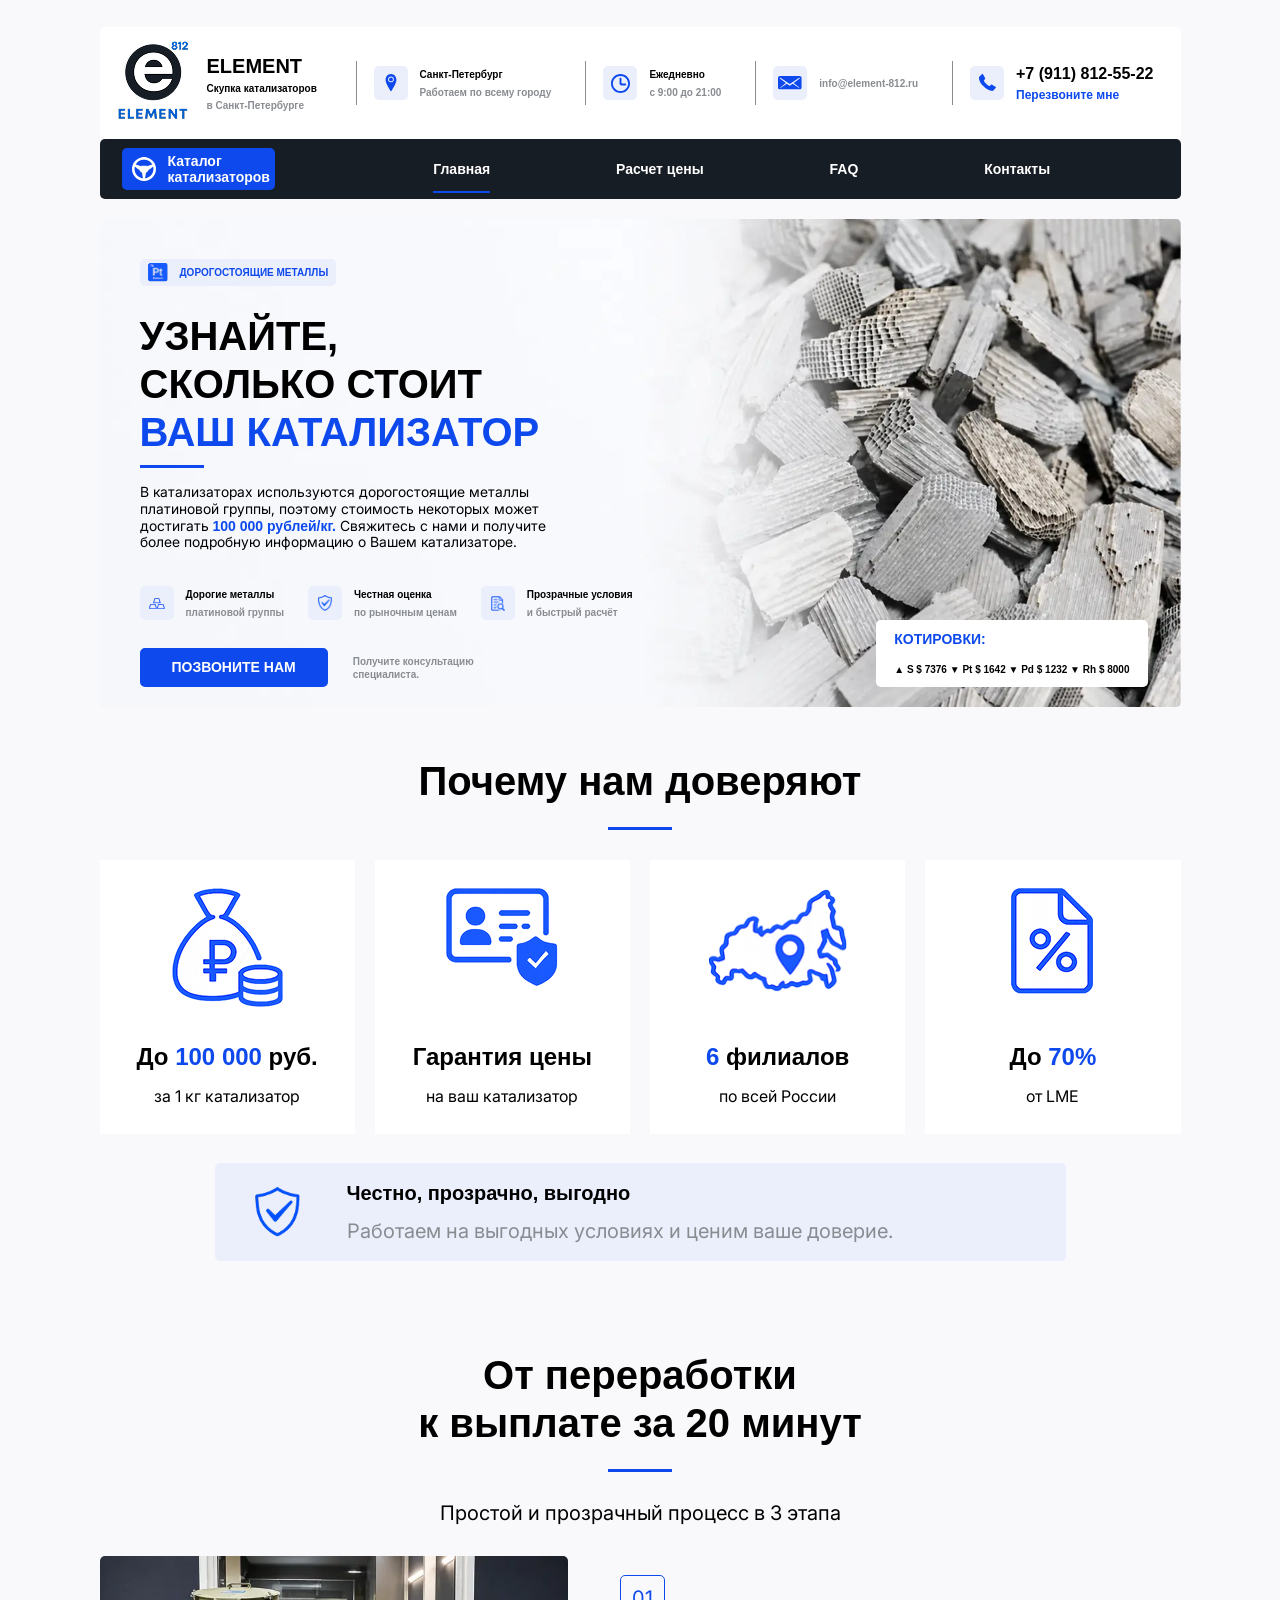
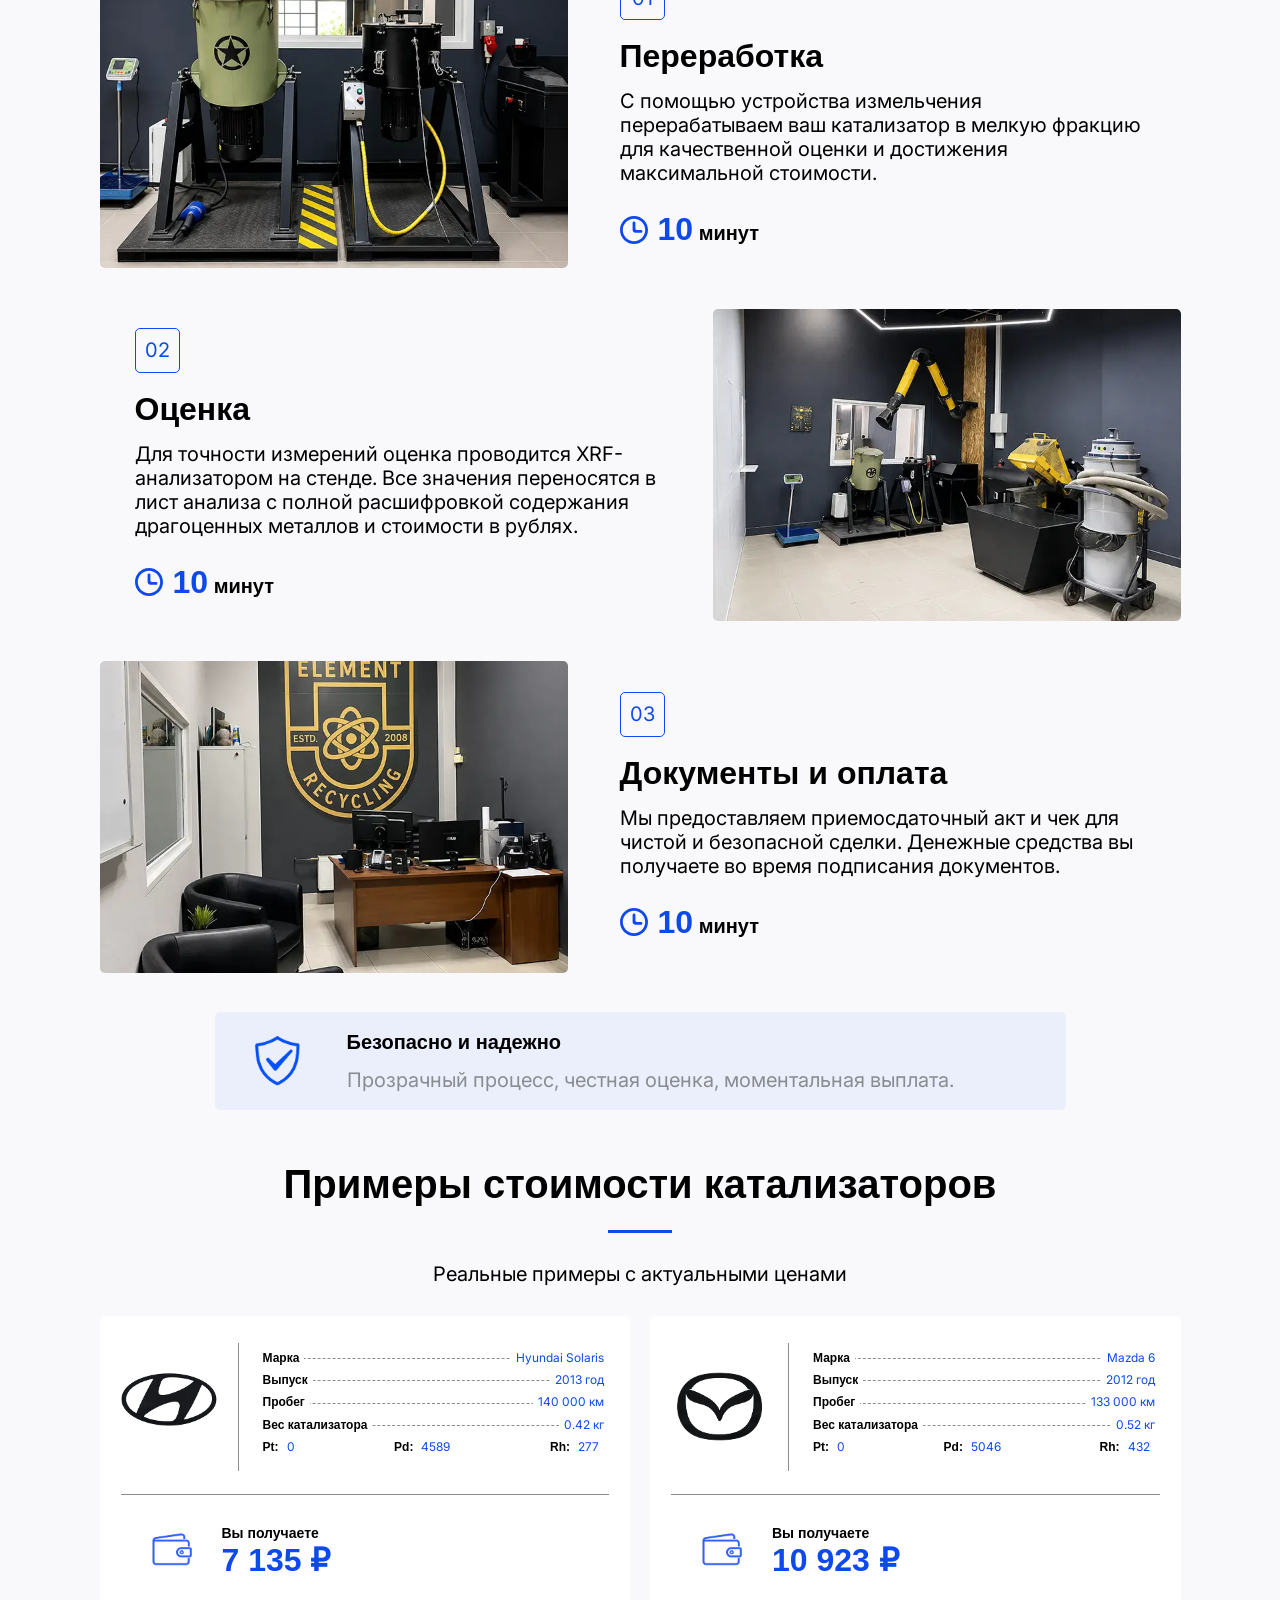
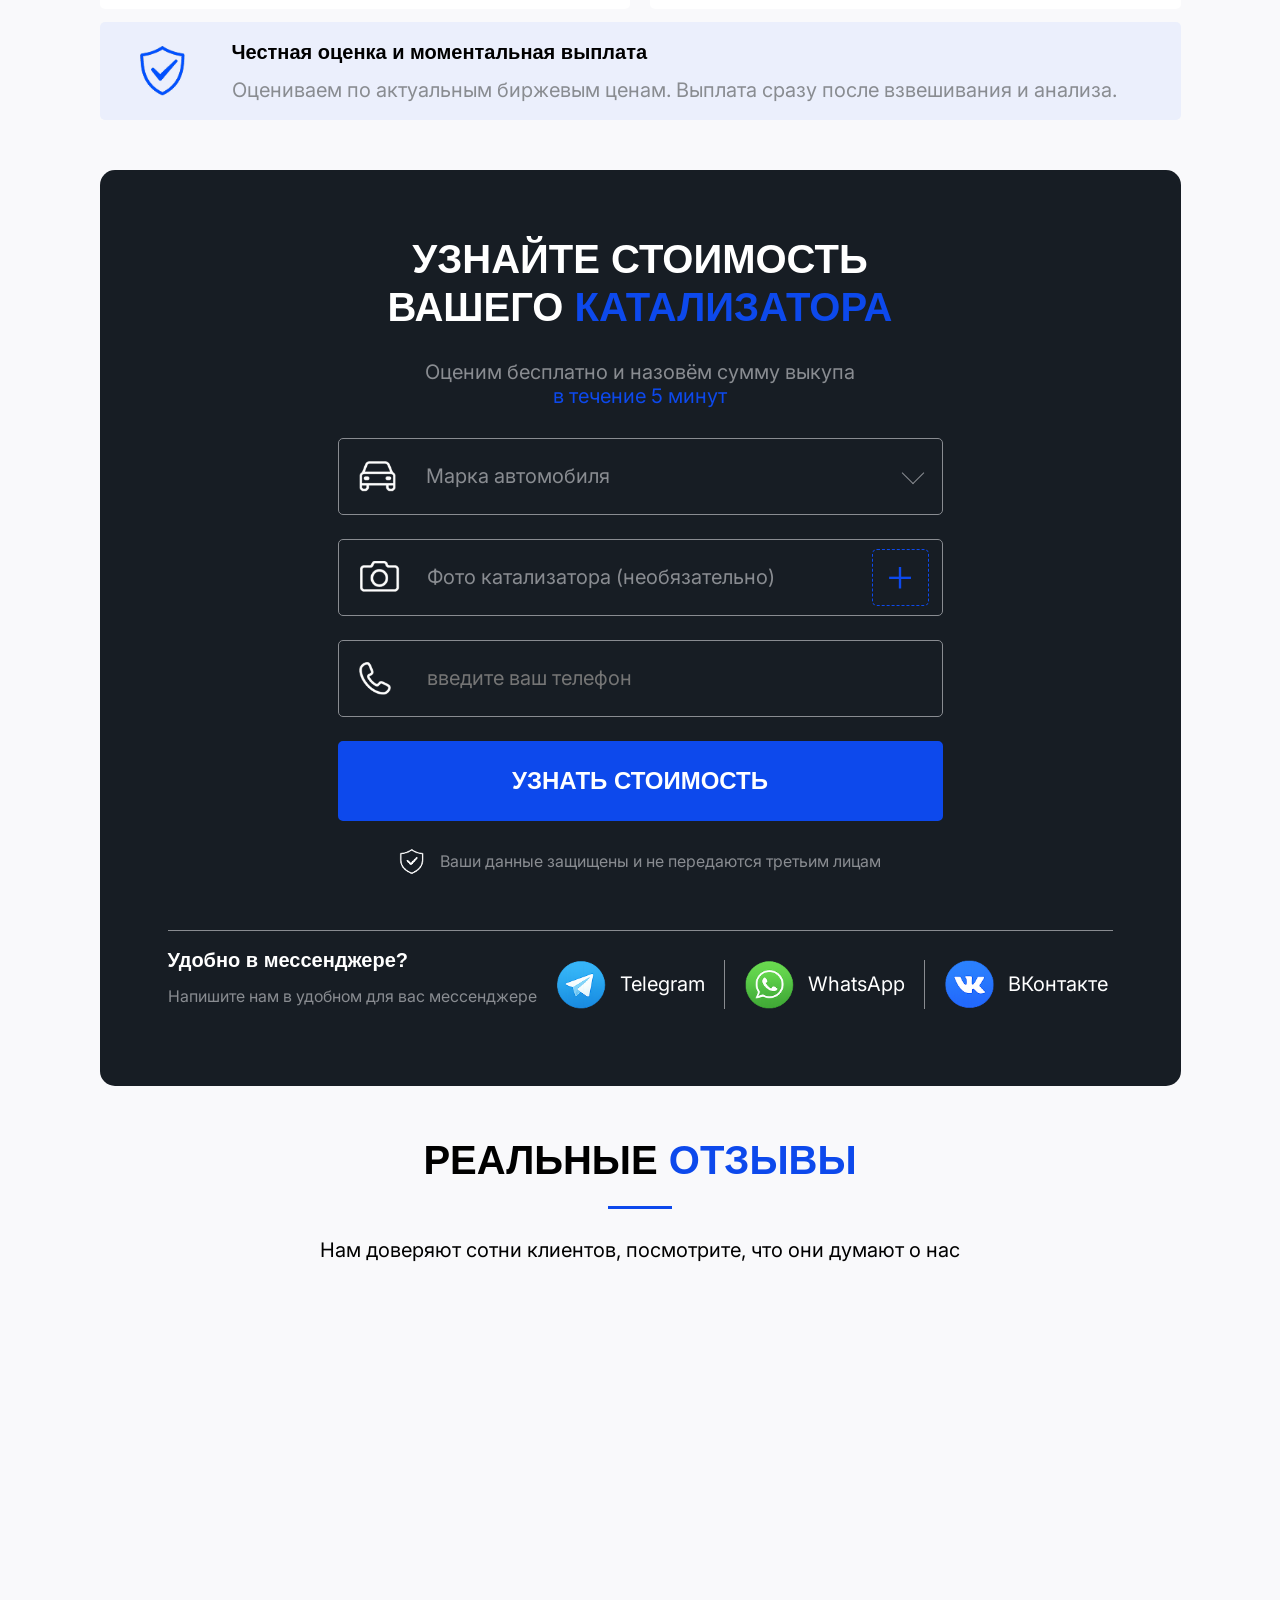
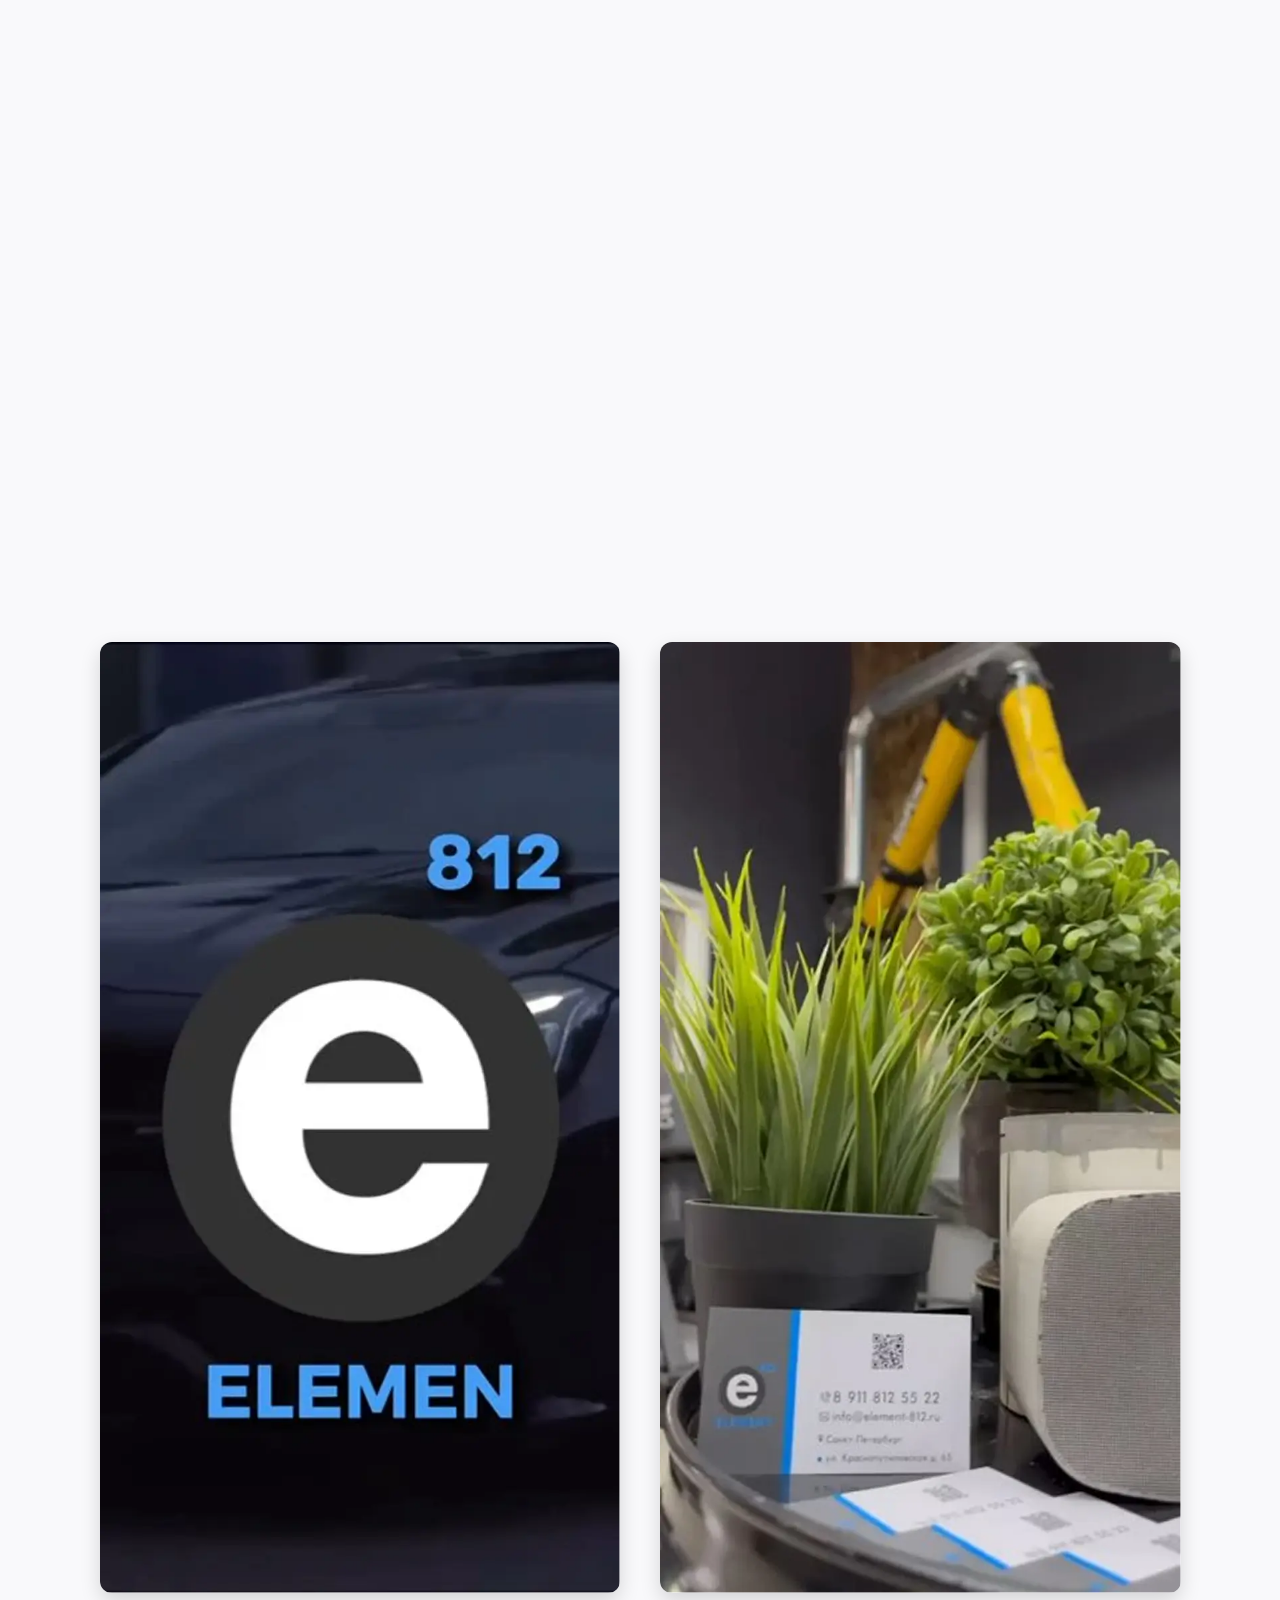
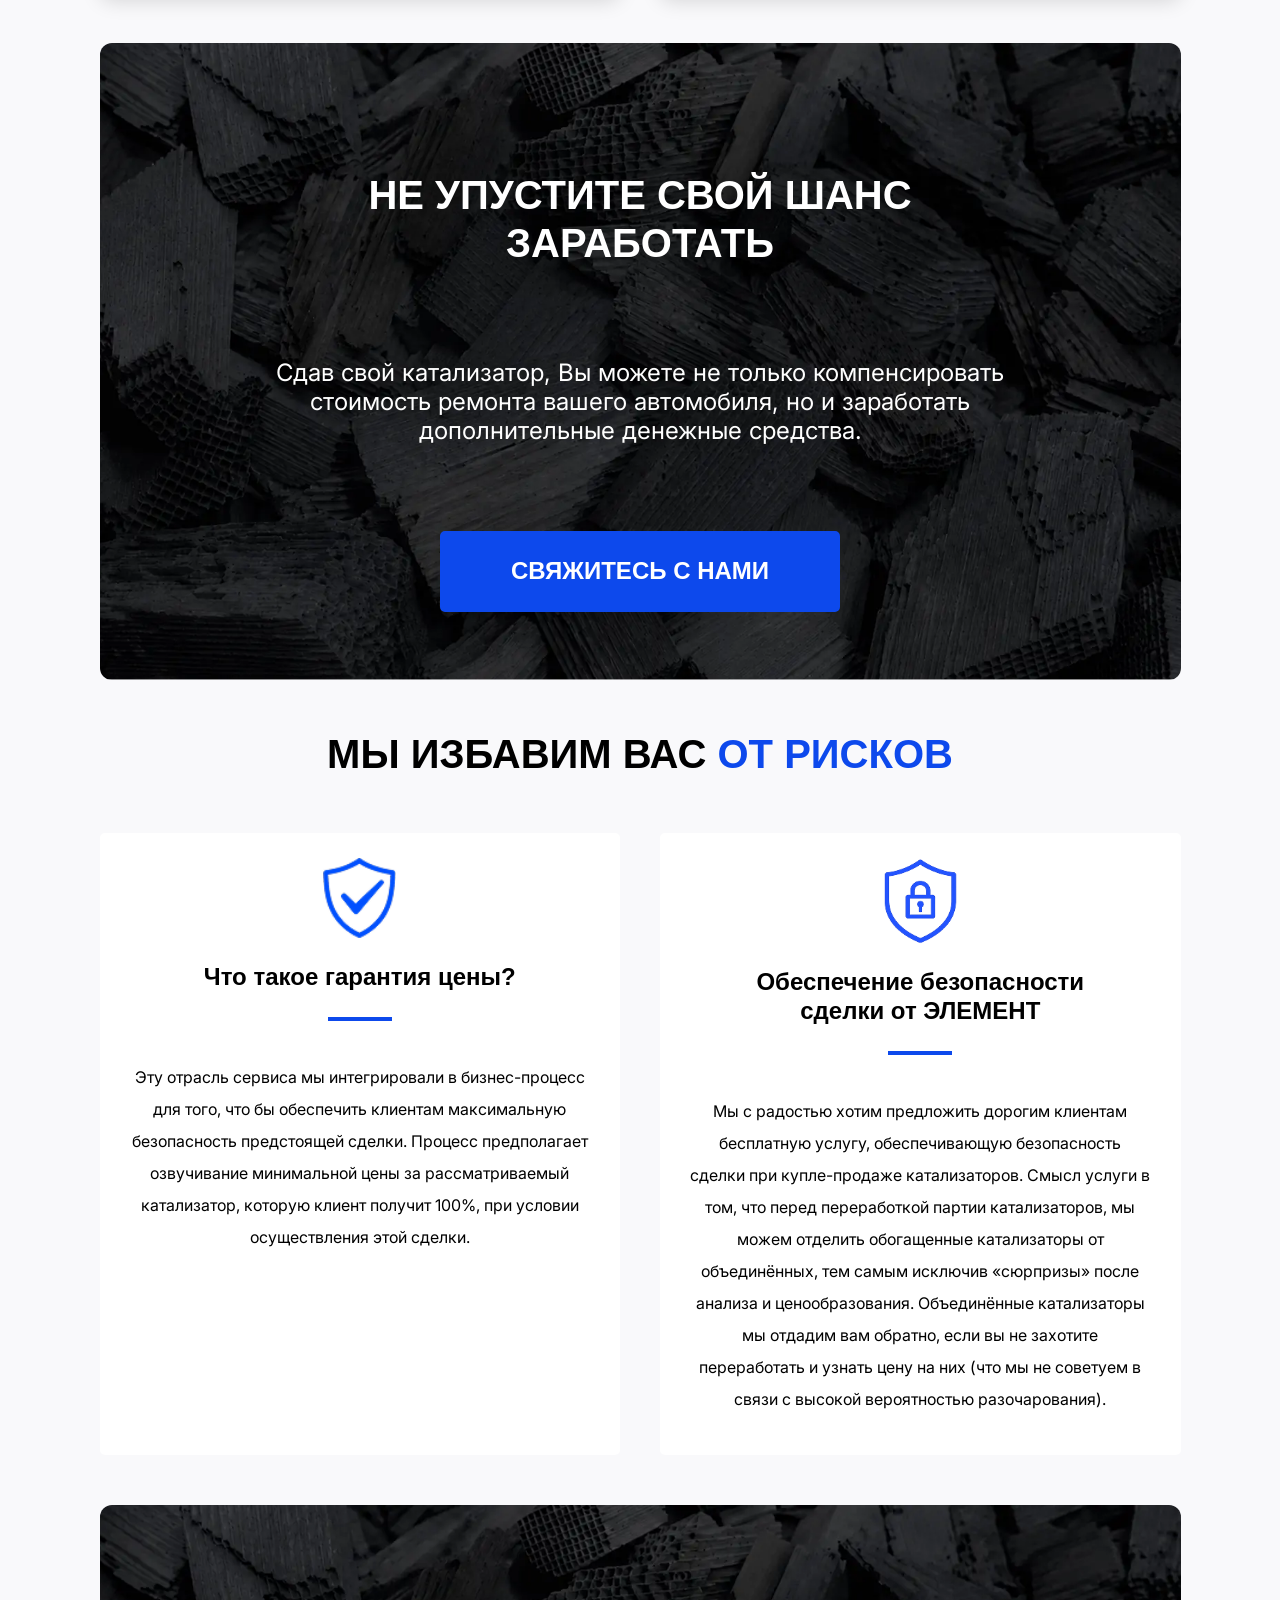
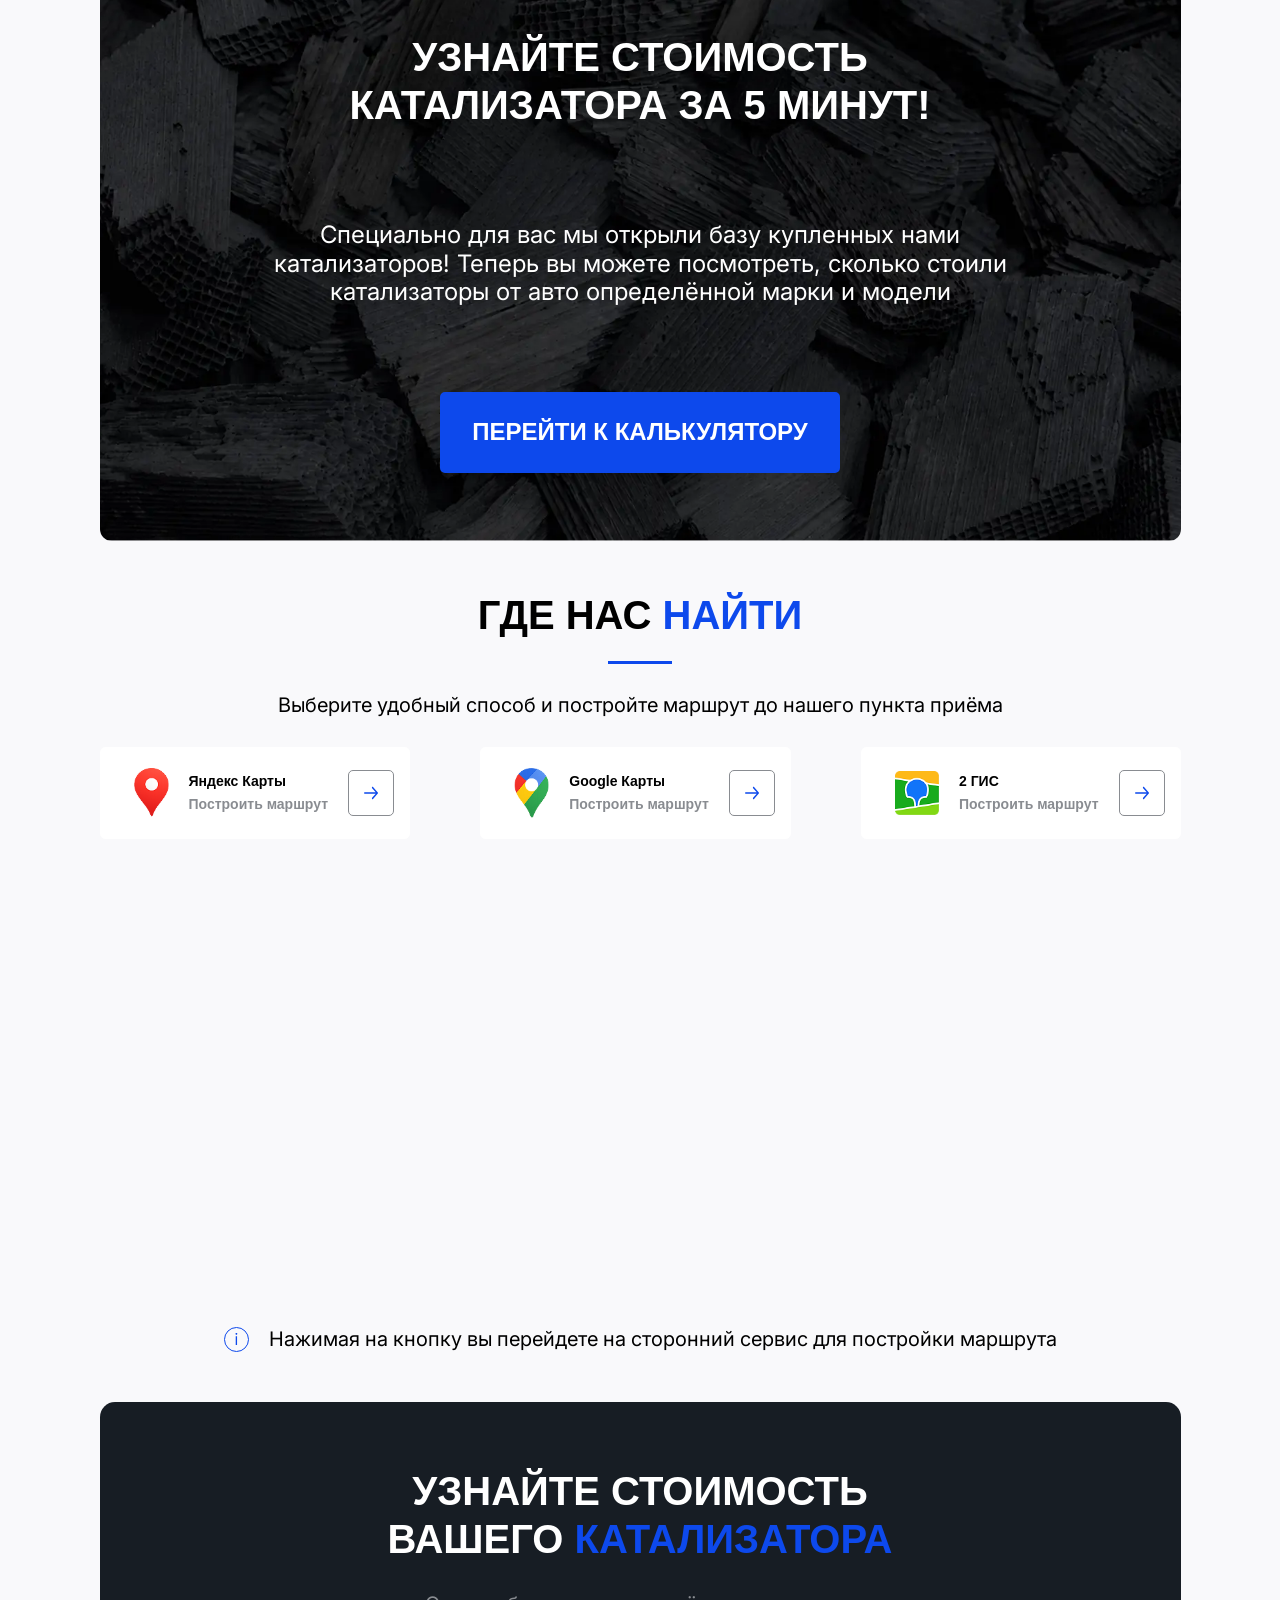
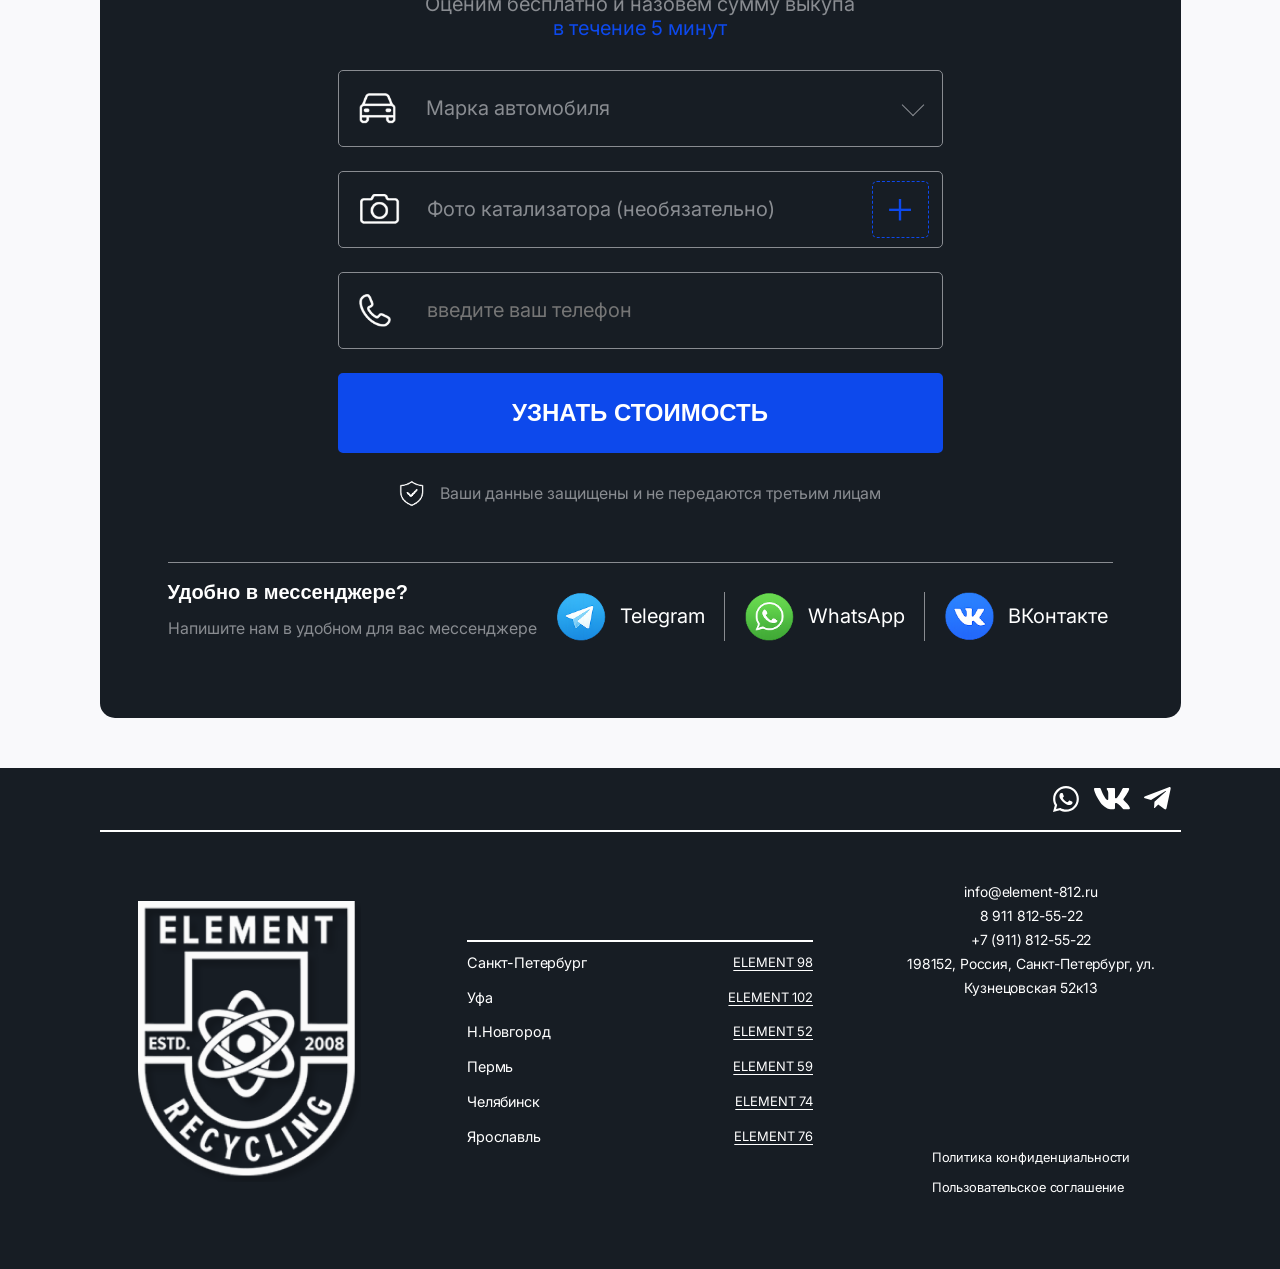
==== index.html @ 9a3f22c0 "Add files via upload" ====
<!DOCTYPE html>
<html lang="ru">
<head>
    <title>ELEMENT-812</title>
    <meta charset="UTF-8">
    <meta http-equiv="X-UA-Compatible" content="ie=edge">
    <meta name="description" content="Put your seo description here.">
    <meta name="keywords" content="Put your keywords here.">
    <meta name="viewport" content="width=device-width, initial-scale=1">
    <link rel="preload" href="css/default.css" as="style" onload="this.rel='stylesheet'">
    <link rel="stylesheet" href="css/main.css">
    <link rel="stylesheet" href="css/index.css">
</head>
<body>

    <div id="wrapper">
        <header class="header">
            <div class="container">
                <div class="header__top">
                    <div class="header__logo-wrap">
                        <div class="header__logo"><img src="logo.png" alt="logo"></div>
                        <div class="header__logo-txt _d-mn-l-flex">
                            <b class="_fz-20">ELEMENT</b>
                            <b>Скупка катализаторов</b>
                            <b class="_c-grey">в Санкт-Петербурге</b>
                        </div>
                    </div>
                    <a href="#" class="header__top-item _sprite-item">
                        <i class="_sprite">
                            <svg class="icon" width="12" height="18">
                                <use xlink:href="img/sprite.svg#placemark"></use>
                            </svg>
                        </i>
                        <div class="_d-mn-l-flex">
                            <span><b>Санкт-Петербург</b></span>
                            <span class="_c-grey"><b>Работаем по всему городу</b></span>
                        </div>
                    </a>
                    <div class="header__top-item _sprite-item _d-mn-l-flex">
                        <i class="_sprite">
                            <svg class="icon" width="19" height="19">
                                <use xlink:href="img/sprite.svg#clock"></use>
                            </svg>
                        </i>
                        <div>
                            <span><b>Ежедневно</b></span>
                            <span class="_c-grey"><b>с 9:00 до 21:00</b></span>
                        </div>
                    </div>
                    <a href="mailto:info@element-812.ru" class="header__top-item _sprite-item">
                        <i class="_sprite">
                            <svg class="icon" width="25" height="14">
                                <use xlink:href="img/sprite.svg#mail"></use>
                            </svg>
                        </i>
                        <div class="_d-mn-l-flex">
                            <span class="_c-grey"><b>info@element-812.ru</b></span>
                        </div>
                    </a>
                    <div class="header__top-item _sprite-item _d-mn-l-flex">
                        <i class="_sprite">
                            <svg class="icon" width="17" height="17">
                                <use xlink:href="img/sprite.svg#tel"></use>
                            </svg>
                        </i>
                        <div>
                            <a class="header__top-item-call _fz-16" href="tel:+79118125522"><b>+7 (911) 812-55-22</b></a>
                            <a class="_c-blue _fz-12" href="#"><b>Перезвоните мне</b></a>
                        </div>
                    </div>
                    <a href="tel:+79118125522" class="header__top-item _d-mx-l-flex">
                        <i class="_sprite">
                            <svg class="icon" width="17" height="17">
                                <use xlink:href="img/sprite.svg#tel"></use>
                            </svg>
                        </i>
                    </a>
                </div>
            </div>
            <div class="container">
                <div class="header__bottom">
                    <button class="header__catalog-btn" type="button">
                        <img with="24" height="24" class="header__catalog-btn-icon" src="img/icons/wheel.svg" alt="icon">
                        <span>Каталог<br> катализаторов</span>
                    </button>
                    <nav class="header__nav">
                        <button class="header__nav-close js-close-burger _d-mx-l">&times;</button>
                        <ul class="header__nav-list">
                            <li class="header__nav-item active"><a href="index.html">Главная</a></li>
                            <li class="header__nav-item"><a href="calculator.html">Расчет цены</a></li>
                            <li class="header__nav-item"><a href="faq.html">FAQ</a></li>
                            <li class="header__nav-item"><a href="#">Контакты</a></li>
                        </ul>
                    </nav>
                    <div class="header__burger js-header-burger _d-mx-l"><span></span></div>
                </div>
            </div>
        </header>
        <main>
            <section class="banner">
                <div class="container">
                    <div class="banner__wrap">
                        <div class="banner__content">
                            <div class="banner__mark _c-blue _bg-light _fz-10"><img src="img/icons/pt-icon.png" alt="icon"> <b>ДОРОГОСТОЯЩИЕ МЕТАЛЛЫ</b></div>
                            <h1 class="banner__title">
                            УЗНАЙТЕ,<br>
                            СКОЛЬКО СТОИТ<br>
                            <span class="_c-blue">ВАШ КАТАЛИЗАТОР</span></h1>
                            <div class="banner__content-txt">
                                <p class="_fz-14">В катализаторах используются дорогостоящие металлы платиновой группы,
                                    поэтому стоимость некоторых может достигать <b class="_c-blue">100 000 рублей/кг.</b>
                                    Свяжитесь с нами и получите более подробную информацию о Вашем катализаторе.</p>
                            </div>
                            <div class="banner__content-sprites">
                                <div class="_sprite-item">
                                    <i class="_sprite"><img width="16" src="img/icons/metall-icon.png" alt="icon"></i>
                                    <div>
                                        <span><b>Дорогие металлы</b></span>
                                        <span class="_c-grey"><b>платиновой группы</b></span>
                                    </div>
                                </div>
                                <div class="_sprite-item">
                                    <i class="_sprite"><img width="14" src="img/icons/secured-icon.png" alt="icon"></i>
                                    <div>
                                        <span><b>Честная оценка</b></span>
                                        <span class="_c-grey"><b>по рыночным ценам</b></span>
                                    </div>
                                </div>
                                <div class="_sprite-item">
                                    <i class="_sprite"><img width="14" src="img/icons/deepsearch-icon.png" alt="icon"></i>
                                    <div>
                                        <span><b>Прозрачные условия</b></span>
                                        <span class="_c-grey"><b> и быстрый расчёт</b></span>
                                    </div>
                                </div>
                            </div>
                            <div class="banner__content__call">
                                <a href="#" class="_btn-primary">ПОЗВОНИТЕ НАМ</a>
                                <span class="_fz-10 _c-grey"><b>Получите консультацию<br> специалиста.</b></span>
                            </div>
                        </div>
                        <div class="banner__tip">
                            <p class="_fz-14 _c-blue"><b>КОТИРОВКИ:</b></p>
                            <p class="_fz-10 _mb-0"><b>▲ S $ 7376  ▼ Pt $ 1642  ▼ Pd $ 1232  ▼ Rh $ 8000</b></p>
                        </div>
                    </div>
                </div>
            </section>
            <section class="trust">
                <div class="container">
                    <div class="_sc-title _line text-center">
                        <h2>Почему нам доверяют</h2>
                    </div>
                    <div class="trust__wrap">
                        <div class="trust__item text-center">
                            <div class="trust__item-pic"><img loading="lazy" src="img/money.png" alt="img"></div>
                            <div class="trust__item-title"><b>До <span class="_c-blue">100 000</span> руб.</b></div>
                            <div class="trust__item-txt">за 1 кг катализатор</div>
                        </div>
                        <div class="trust__item text-center">
                            <div class="trust__item-pic"><img loading="lazy" src="img/partner.png" alt="img"></div>
                            <div class="trust__item-title"><b>Гарантия цены</b></div>
                            <div class="trust__item-txt">на ваш катализатор</div>
                        </div>
                        <div class="trust__item text-center">
                            <div class="trust__item-pic"><img loading="lazy" src="img/map.png" alt="img"></div>
                            <div class="trust__item-title"><b><span class="_c-blue">6</span> филиалов</b></div>
                            <div class="trust__item-txt">по всей России</div>
                        </div>
                        <div class="trust__item text-center">
                            <div class="trust__item-pic"><img loading="lazy" src="img/stock.png" alt="img"></div>
                            <div class="trust__item-title"><b>До <span class="_c-blue">70%</span></b></div>
                            <div class="trust__item-txt">от LME</div>
                        </div>
                    </div>
                    <div class="_info-wrap _bg-light">
                        <img width="45" loading="lazy" src="img/icons/secured-icon.png" alt="icon">
                        <div class="_info-inner">
                            <div class="_info-title _fz-20"><b>Честно, прозрачно, выгодно</b></div>
                            <div class="_info-txt _fz-20 _c-grey">Работаем на выгодных условиях и ценим ваше доверие.</div>
                        </div>
                    </div>  
                </div>
            </section>
            <section class="process">
                <div class="container">
                    <div class="_sc-title _line text-center">
                        <h2>От переработки<br>
                        к&nbsp;выплате за 20 минут</h2>
                        <p class="_fz-20">Простой и прозрачный процесс в&nbsp;3&nbsp;этапа</p>
                    </div>
                    <div class="process__wrap">
                        <div class="process__img"><img loading="lazy" src="img/process-1-img.webp" alt="img"></div>
                        <div class="process__content">
                            <span class="process__num _fz-20 _c-blue">01</span>
                            <div class="process__content-title">Переработка</div>
                            <p class="_fz-20">С помощью устройства измельчения перерабатываем ваш катализатор в&nbsp;мелкую фракцию для качественной оценки и&nbsp;достижения максимальной стоимости.</p>
                            <div class="process__content-duration">
                                <svg class="icon" width="28" height="28">
                                    <use xlink:href="img/sprite.svg#clock"></use>
                                </svg>
                                <b><span class="_c-blue">10</span> минут</b>
                            </div>
                        </div>
                    </div>
                    <div class="process__wrap">
                        <div class="process__content">
                            <span class="process__num _fz-20 _c-blue">02</span>
                            <div class="process__content-title">Оценка</div>
                            <p class="_fz-20">Для точности измерений оценка проводится XRF-анализатором на стенде. Все значения переносятся в лист анализа с полной расшифровкой содержания драгоценных металлов и стоимости в рублях.</p>
                            <div class="process__content-duration">
                                <svg class="icon" width="28" height="28">
                                    <use xlink:href="img/sprite.svg#clock"></use>
                                </svg>
                                <b><span class="_c-blue">10</span> минут</b>
                            </div>
                        </div>
                        <div class="process__img"><img loading="lazy" src="img/process-2-img.webp" alt="img"></div>
                    </div>
                    <div class="process__wrap">
                        <div class="process__img"><img loading="lazy" src="img/process-3-img.webp" alt="img"></div>
                        <div class="process__content">
                            <span class="process__num _fz-20 _c-blue">03</span>
                            <div class="process__content-title">Документы и оплата</div>
                            <p class="_fz-20">Мы предоставляем приемосдаточный акт и чек для чистой и безопасной сделки. Денежные средства вы получаете во время подписания документов.</p>
                            <div class="process__content-duration">
                                <svg class="icon" width="28" height="28">
                                    <use xlink:href="img/sprite.svg#clock"></use>
                                </svg>
                                <b><span class="_c-blue">10</span> минут</b>
                            </div>
                        </div>
                    </div>
                    <div class="_info-wrap _bg-light">
                        <img width="45" loading="lazy" src="img/icons/secured-icon.png" alt="icon">
                        <div class="_info-inner">
                            <div class="_info-title _fz-20"><b>Безопасно и надежно</b></div>
                            <div class="_info-txt _fz-20 _c-grey">Прозрачный процесс, честная оценка, моментальная выплата.</div>
                        </div>
                    </div>  
                </div>
            </section>
            <section class="costs">
                <div class="container">
                    <div class="_sc-title _line text-center">
                        <h2>Примеры стоимости катализаторов</h2>
                        <p class="_fz-20">Реальные примеры с актуальными ценами</p>
                    </div>
                    <div class="costs__wrap">
                        <div class="costs__item">
                            <div class="costs__item-wrap">
                                <div class="costs__item-model">
                                    <img loading="lazy" src="img/hyundai-logo.png" alt="hyundai">
                                </div>
                                <ul class="costs__item-details _fz-12">
                                    <li><span><b>Марка</b></span> <span class="_c-blue">Hyundai Solaris</span></li>
                                    <li><span><b>Выпуск</b></span> <span class="_c-blue">2013 год</span></li>
                                    <li><span><b>Пробег</b></span> <span class="_c-blue">140 000 км</span></li>
                                    <li><span><b>Вес катализатора</b></span> <span class="_c-blue">0.42 кг</span></li>
                                    <li>
                                        <span><b>Pt:</b> <span class="_c-blue">0</span></span>
                                        <span><b>Pd:</b> <span class="_c-blue">4589</span></span>
                                        <span><b>Rh:</b> <span class="_c-blue">277</span></span>
                                    </li>
                                </ul>
                            </div>
                            <div class="costs__item-price">
                                <div class="costs__item-price-icon"><img loading="lazy" src="img/icons/wallet-icon.png" alt="wallet icon"></div>
                                <div>
                                    <p class="_fz-14 _mb-0"><b>Вы получаете</b></p>
                                    <p class="costs__item-price-txt _mb-0 _c-blue"><b>7 135 ₽</b></p>
                                </div>
                            </div>
                        </div>
                        <div class="costs__item">
                            <div class="costs__item-wrap">
                                <div class="costs__item-model">
                                    <img loading="lazy" src="img/mazda-logo.png" alt="mazda">
                                </div>
                                <ul class="costs__item-details _fz-12">
                                    <li><span><b>Марка</b></span> <span class="_c-blue">Mazda 6</span></li>
                                    <li><span><b>Выпуск</b></span> <span class="_c-blue">2012 год</span></li>
                                    <li><span><b>Пробег</b></span> <span class="_c-blue">133 000 км</span></li>
                                    <li><span><b>Вес катализатора</b></span> <span class="_c-blue">0.52 кг</span></li>
                                    <li>
                                        <span><b>Pt:</b> <span class="_c-blue">0</span></span>
                                        <span><b>Pd:</b> <span class="_c-blue">5046</span></span>
                                        <span><b>Rh:</b> <span class="_c-blue">432</span></span>
                                    </li>
                                </ul>
                            </div>
                            <div class="costs__item-price">
                                <div class="costs__item-price-icon"><img loading="lazy" src="img/icons/wallet-icon.png" alt="wallet icon"></div>
                                <div>
                                    <p class="_fz-14 _mb-0"><b>Вы получаете</b></p>
                                    <p class="costs__item-price-txt _mb-0 _c-blue"><b>10 923 ₽</b></p>
                                </div>
                            </div>
                        </div>
                    </div>
                    <div class="_info-wrap _bg-light">
                        <img width="45" loading="lazy" src="img/icons/secured-icon.png" alt="icon">
                        <div class="_info-inner">
                            <div class="_info-title _fz-20"><b>Честная оценка и моментальная выплата</b></div>
                            <div class="_info-txt _fz-20 _c-grey">Оцениваем по актуальным биржевым ценам. Выплата сразу после взвешивания и анализа.</div>
                        </div>
                    </div>  
                </div>
            </section>
            <section class="priceForm">
                <div class="container">
                    <div class="priceForm__wrap">
                        <div class="_sc-title text-center">
                            <h2 class="_c-white _pb-0">УЗНАЙТЕ СТОИМОСТЬ<br>
                                ВАШЕГО <span class="_c-blue">КАТАЛИЗАТОРА</span></h2>
                            <p class="_fz-20 _c-grey">Оценим бесплатно и назовём сумму выкупа<br>
                                <span class="_c-blue">в течение 5 минут</span>
                            </p>
                        </div>
                        <form class="priceForm__item _form" action="" method="POST" autocomplete="off" novalidate>
                            <div class="priceForm__item-select-wrap _form-group">
                                <select class="priceForm__item-select _req _form-group__input" name="model">
                                    <option value=""></option>
                                    <option value="mazda6">Mazda 6</option>
                                    <option value="cx5">Mazda CX-5</option>
                                    <option value="cx9">Mazda CX-9</option>
                                </select>
                                <div class="priceForm__item-select-holder _fz-20 _c-grey">
                                    Марка автомобиля
                                </div>
                                <div class="req__text">Обязательное поле</div>
                                <img class="priceForm__item-icon" width="37" loading="lazy" src="img/auto-pic.png" alt="auto icon">
                            </div>
                            <div class="priceForm__item-input-wrap">
                                <label class="priceForm__file">
                                    <input type="file" name="file" class="priceForm__item-input _form-group__input" accept="image/*" multiple>
                                    <img class="priceForm__item-icon" width="40" src="img/photo-pic.png" alt="">
                                    <span class="priceForm__file-holder _c-grey">
                                        Фото катализатора (необязательно)
                                    </span>
                                    <div class="priceForm__preview"></div>
                                    <span class="priceForm__file-plus">+</span>
                                </label>
                            </div>
                            <div class="priceForm__item-input-wrap _form-group">
                                <input type="text" class="priceForm__item-input _form-group__input phone-mask _phone _req" name="phone" placeholder="введите ваш телефон">
                                <img class="priceForm__item-icon" width="32" loading="lazy" src="img/stroketel-pic.png" alt="auto icon">
                                <div class="req__text">Обязательное поле</div>
                                <div class="error__text">Пожалуйста, укажите корректный номер телефона</div>
                            </div>
                            <button type="submit" class="priceForm__submit _btn-secondary">УЗНАТЬ СТОИМОСТЬ</button>
                            <p class="priceForm__info _c-grey _mb-0"><img width="25" loading="lazy" src="img/secured-pic.png" alt="icon"> Ваши данные защищены и не передаются третьим лицам</p>
                        </form>
                        <div class="priceForm__wrap-bottom">
                            <div class="priceForm__social-wrap">
                                <div class="priceForm__social-txt">
                                    <p class="_c-white _fz-20"><b>Удобно в мессенджере?</b></p>
                                    <p class="_c-grey">Напишите нам в удобном для вас мессенджере</p>
                                </div>
                                <ul class="priceForm__social-list _c-white _fz-20">
                                    <li><a href="https://t.me/element812" aria-label="telegram"><img width="49" height="49" loading="lazy" src="img/telegram-pic.png" alt="telegram"> <span>Telegram</span></a></li>
                                    <li><a href="https://wa.me/79118125522" aria-label="whatsapp"><img width="49" height="49" loading="lazy" src="img/wsapp-pic.png" alt="whatsapp"> <span>WhatsApp</span></a></li>
                                    <li><a href="https://vk.com/element812" aria-label="vkontakte"><img width="49" height="49" loading="lazy" src="img/vk-pic.png" alt="vkontakte"> <span>ВКонтакте</span></a></li>
                                </ul>
                            </div>
                        </div>
                    </div>
                </div>
            </section>
            <section class="feedbacks">
                <div class="container">
                    <div class="_sc-title _line text-center">
                        <h2>РЕАЛЬНЫЕ <span class="_c-blue">ОТЗЫВЫ</span></h2>
                        <p class="_fz-20">Нам доверяют сотни клиентов, посмотрите, что они думают о нас </p>
                    </div>
                        <iframe 
                            class="feedback__iframe"
                            title="Яндекс отзывы"
                            loading="lazy"
                            style="width: 100%; height: 900px; box-sizing: border-box"
                            src="https://yandex.ru/maps-reviews-widget/114544295300?comments"
                        ></iframe>
                </div>
            </section>
            <section class="e-banners">
                <div class="container">
                    <div class="e-banners__wrap">
                        <div class="e-banners__item">
                            <img loading="lazy" src="img/e-banner.webp" alt="img">
                        </div>
                        <div class="e-banners__item">
                            <img loading="lazy" src="img/e-banner-2.webp" alt="img">
                        </div>
                    </div>
                </div>
            </section>
            <section class="touch">
                <div class="container">
                    <div class="touch__wrap">
                        <img loading="lazy" src="img/touch-bg.webp" alt="bg" class="touch__bg">
                        <h2 class="touch__title text-center _c-white">НЕ УПУСТИТЕ СВОЙ ШАНС ЗАРАБОТАТЬ</h2>
                        <div class="touch__content _c-white">
                            <p class="touch__txt">Сдав свой катализатор, Вы можете не только компенсировать стоимость ремонта вашего автомобиля, но и заработать дополнительные денежные средства.</p>
                        </div>
                        <a href="#" class="touch__btn _btn-secondary" data-id="my-modal" data-show-modal="">СВЯЖИТЕСЬ С НАМИ</a>
                    </div>
                </div>
            </section>
            <section class="risks">
                <div class="container">
                    <div class="_sc-title text-center">
                        <h2>МЫ ИЗБАВИМ ВАС <span class="_c-blue">ОТ РИСКОВ</span></h2>
                    </div>
                    <div class="risks__wrap">
                        <div class="risks__item text-center">
                            <div class="risks__item-icon">
                                <img width="73" loading="lazy" src="img/icons/secured-icon.png" alt="icon">
                            </div>
                            <div class="risks__item-title"><b>Что такое гарантия цены?</b></div>
                            <p class="risks__item-txt">
                                Эту отрасль сервиса мы интегрировали в бизнес-процесс для того, что бы обеспечить клиентам максимальную безопасность предстоящей сделки. Процесс предполагает озвучивание минимальной цены за рассматриваемый катализатор, которую клиент получит 100%, при условии осуществления этой сделки.
                            </p>
                        </div>
                        <div class="risks__item text-center">
                            <div class="risks__item-icon">
                                <img width="73" loading="lazy" src="img/icons/block-icon.png" alt="icon">
                            </div>
                            <div class="risks__item-title"><b>Обеспечение безопасности сделки&nbsp;от&nbsp;ЭЛЕМЕНТ</b></div>
                            <p class="risks__item-txt">
                                Мы с радостью хотим предложить дорогим клиентам бесплатную услугу, обеспечивающую безопасность сделки при купле-продаже катализаторов. Смысл услуги в том, что перед переработкой партии катализаторов, мы можем отделить обогащенные катализаторы от объединённых, тем самым исключив «сюрпризы» после анализа и ценообразования. Объединённые катализаторы мы отдадим вам обратно, если вы не захотите переработать и узнать цену на них (что мы не советуем в связи с высокой вероятностью разочарования).
                            </p>
                        </div>
                    </div>
                </div>
            </section>
            <section class="touch">
                <div class="container">
                    <div class="touch__wrap">
                        <img loading="lazy" src="img/touch-bg.webp" alt="bg" class="touch__bg">
                        <h2 class="touch__title text-center _c-white">УЗНАЙТЕ СТОИМОСТЬ КАТАЛИЗАТОРА ЗА 5 МИНУТ!</h2>
                        <div class="touch__content _c-white">
                            <p class="touch__txt">Специально для вас мы открыли базу купленных нами катализаторов! Теперь вы можете посмотреть, сколько стоили катализаторы от авто определённой марки и модели</p>
                        </div>
                        <a href="calculator.html" class="touch__btn _btn-secondary">ПЕРЕЙТИ К КАЛЬКУЛЯТОРУ</a>
                    </div>
                </div>
            </section>
            <section class="maps">
                <div class="container">
                    <div class="_sc-title _line text-center">
                        <h2>ГДЕ НАС <span class="_c-blue">НАЙТИ</span></h2>
                        <p class="_fz-20">Выберите удобный способ и постройте маршрут до нашего пункта приёма</p>
                    </div>
                    <div class="maps__types">
                        <a class="maps__types-item" href="https://yandex.ru/maps/org/element_812/108598032634/reviews/?ll=30.339116%2C59.873379&utm_campaign=v1&utm_medium=rating&utm_source=badge&z=17" class="maps__types-item">
                            <img width="35" loading="lazy" src="img/yandex-placemark.png" alt="icon">
                            <div>
                                <p class="_fz-14"><b>Яндекс Карты</b></p>
                                <p class="_c-grey _fz-14 _mb-0"><b>Построить маршрут</b></p>
                            </div>
                            <svg class="icon" width="17" height="15">
                                <use xlink:href="img/sprite.svg#arrow-right"></use>
                            </svg>
                        </a> 
                        <a class="maps__types-item" href="https://www.google.com/maps/place/Element+812/@59.8731895,30.3382012,190m/data=!3m1!1e3!4m15!1m8!3m7!1s0x469630066bb1c55b:0xae12651cce178f5!2sKuznetsovskaya+Ulitsa,+52%D0%BA8,+Sankt-Peterburg,+Russia,+196105!3b1!8m2!3d59.8732251!4d30.3376311!16s%2Fg%2F11hghwnlr8!3m5!1s0x46963b47b199941f:0xdc2bff1d62c5ead7!8m2!3d59.873443!4d30.339084!16s%2Fg%2F11t2_5h01y?entry=ttu&g_ep=EgoyMDI2MDYyNC4wIKXMDSoASAFQAw%3D%3D" class="maps__types-item">
                            <img width="35" loading="lazy" src="img/gmaps-placemark.png" alt="icon">
                            <div>
                                <p class="_fz-14"><b>Google Карты</b></p>
                                <p class="_c-grey _fz-14 _mb-0"><b>Построить маршрут</b></p>
                            </div>
                            <svg class="icon" width="17" height="15">
                                <use xlink:href="img/sprite.svg#arrow-right"></use>
                            </svg>
                        </a>
                        <a class="maps__types-item" href="https://2gis.ru/spb/geo/5348660212719315/30.339062%2C59.873441?m=30.339413%2C59.873344%2F18.33%2Fp%2F0.54%2Fr%2F2.86" class="maps__types-item">
                            <img width="44" loading="lazy" src="img/2gis-placemark.png" alt="icon">
                            <div>
                                <p class="_fz-14"><b>2 ГИС</b></p>
                                <p class="_c-grey _fz-14 _mb-0"><b>Построить маршрут</b></p>
                            </div>
                            <svg class="icon" width="17" height="15">
                                <use xlink:href="img/sprite.svg#arrow-right"></use>
                            </svg>
                        </a>
                    </div>
                    <div class="maps__item">
                        <iframe src="https://yandex.ru/map-widget/v1/?from=mapframe&ll=30.338967%2C59.873335&mode=whatshere&source=mapframe&um=constructor%3A9fce83aca1805bf28d235c916124465ed78570714109c2e64296dc86d45bef12&utm_source=mapframe&whatshere%5Bpoint%5D=30.338967%2C59.873335&whatshere%5Bzoom%5D=17&z=17"></iframe>
                    </div>
                    <div class="maps__info _fz-20">
                        <svg class="icon _c-blue" width="25" height="25">
                            <use xlink:href="img/sprite.svg#punkt"></use>
                        </svg>
                        Нажимая на кнопку вы перейдете на сторонний сервис для постройки маршрута 
                    </div>
                </div>
            </section>
            <section class="priceForm">
                <div class="container">
                    <div class="priceForm__wrap">
                        <div class="_sc-title text-center">
                            <h2 class="_c-white _pb-0">УЗНАЙТЕ СТОИМОСТЬ<br>
                                ВАШЕГО <span class="_c-blue">КАТАЛИЗАТОРА</span></h2>
                            <p class="_fz-20 _c-grey">Оценим бесплатно и назовём сумму выкупа<br>
                                <span class="_c-blue">в течение 5 минут</span>
                            </p>
                        </div>
                        <form class="priceForm__item _form" action="mail.php" method="POST" autocomplete="off" novalidate>
                            <input type="hidden" name="website" value="">
                            <input type="hidden" name="form_time" value="0" id="form_time">

                            <div class="priceForm__item-select-wrap _form-group">
                                <select class="priceForm__item-select _req _form-group__input" name="model">
                                    <option value=""></option>
                                    <option value="mazda6">Mazda 6</option>
                                    <option value="cx5">Mazda CX-5</option>
                                    <option value="cx9">Mazda CX-9</option>
                                </select>
                                <div class="priceForm__item-select-holder _fz-20 _c-grey">
                                    Марка автомобиля
                                </div>
                                <div class="req__text">Обязательное поле</div>
                                <img class="priceForm__item-icon" width="37" loading="lazy" src="img/auto-pic.png" alt="auto icon">
                            </div>
                            <div class="priceForm__item-input-wrap">
                                <label class="priceForm__file">
                                    <input type="file" name="file" class="priceForm__item-input _form-group__input" accept="image/*" multiple>
                                    <img class="priceForm__item-icon" width="40" src="img/photo-pic.png" alt="">
                                    <span class="priceForm__file-holder _c-grey">
                                        Фото катализатора (необязательно)
                                    </span>
                                    <div class="priceForm__preview"></div>
                                    <span class="priceForm__file-plus">+</span>
                                </label>
                            </div>
                            <div class="priceForm__item-input-wrap _form-group">
                                <input type="text" class="priceForm__item-input _form-group__input phone-mask _phone _req" name="phone" placeholder="введите ваш телефон">
                                <img class="priceForm__item-icon" width="32" loading="lazy" src="img/stroketel-pic.png" alt="auto icon">
                                <div class="req__text">Обязательное поле</div>
                                <div class="error__text">Пожалуйста, укажите корректный номер телефона</div>
                            </div>
                            <button type="submit" class="priceForm__submit _btn-secondary">УЗНАТЬ СТОИМОСТЬ</button>
                            <p class="text-center priceForm__info _c-grey _mb-0"><img width="25" loading="lazy" src="img/secured-pic.png" alt="icon"> Ваши данные защищены и не передаются третьим лицам</p>
                        </form>
                        <div class="priceForm__wrap-bottom">
                            <div class="priceForm__social-wrap">
                                <div class="priceForm__social-txt">
                                    <p class="_c-white _fz-20"><b>Удобно в мессенджере?</b></p>
                                    <p class="_c-grey">Напишите нам в удобном для вас мессенджере</p>
                                </div>
                                <ul class="priceForm__social-list _c-white _fz-20">
                                    <li><a href="https://t.me/element812" aria-label="telegram"><img width="49" height="49" loading="lazy" src="img/telegram-pic.png" alt="telegram"> <span>Telegram</span></a></li>
                                    <li><a href="https://wa.me/79118125522" aria-label="whatsapp"><img width="49" height="49" loading="lazy" src="img/wsapp-pic.png" alt="whatsapp"> <span>WhatsApp</span></a></li>
                                    <li><a href="https://vk.com/element812" aria-label="vkontakte"><img width="49" height="49" loading="lazy" src="img/vk-pic.png" alt="vkontakte"> <span>ВКонтакте</span></a></li>
                                </ul>
                            </div>
                        </div>
                    </div>
                </div>
            </section>
        </main>
        <footer class="footer">
            <div class="container">
                <div class="footer__media">
                    <a href="https://wa.me/79118125522" aria-label="whatsapp">
                        <svg class="icon" width="26" height="26">
                            <use xlink:href="img/sprite.svg#wsapp"></use>
                        </svg>
                    </a>
                    <a href="https://vk.com/element812" aria-label="vkontakte">
                        <svg class="icon" width="36" height="22">
                            <use xlink:href="img/sprite.svg#vk"></use>
                        </svg>
                    </a>
                    <a href="https://t.me/element812" aria-label="telegram">
                        <svg class="icon" width="27" height="23">
                            <use xlink:href="img/sprite.svg#telegram"></use>
                        </svg>
                    </a>
                </div>
                <div class="footer__data">
                    <div class="footer__left">
                    <a href="#">
                        <picture><source srcset="img/footer-logo.png" type="image/png">
                            <source srcset="img/footer-logo.webp" type="image/webp">
                            <img loading="lazy" src="img/footer-logo.png" alt="img">
                        </picture>
                    </a>
                    </div>
                    <div class="footer__middle">

                    <div class="footer__middle-divider"></div>

                    <noindex>
                        <div class="footer__middle-item">
                            <a href="https://element-98.ru/"><div class="footer__middle-item-left">Санкт-Петербург</div><span>ELEMENT 98</span></a>
                        </div>
                        
                        <div class="footer__middle-item">
                            <a href="https://www.element102.ru/"><div class="footer__middle-item-left">Уфа</div><span>ELEMENT 102</span></a>
                        </div>

                        <div class="footer__middle-item">
                            <a href="https://element-52.ru/"><div class="footer__middle-item-left">Н.Новгород</div><span>ELEMENT 52</span></a>
                        </div>
                        
                        <div class="footer__middle-item">
                            <a href="https://element-59.ru"><div class="footer__middle-item-left">Пермь</div><span>ELEMENT 59</span></a>
                        </div>
                        
                        <div class="footer__middle-item">
                            <a href="https://element-74.ru"><div class="footer__middle-item-left">Челябинск</div><span>ELEMENT 74</span></a>
                        </div>
                        
                        <div class="footer__middle-item">
                            <a href="https://element-76.ru"><div class="footer__middle-item-left">Ярославль</div><span>ELEMENT 76</span></a>
                        </div>
                    </noindex>

                    <div class="footer__middle-divider footer_mobile-divider footer_mobile"></div>
                    <div class="footer__middle-item footer_mobile footer_mobile-link">
                        <a href="./confidence.html">Политика конфиденциальности</a>
                    </div>
                    <div class="footer__middle-item footer_mobile footer_mobile-link">
                        <a href="./agreement.html">Пользовательское соглашение</a>
                    </div>
                    </div>
                    <div class="footer__right">
                        <div class="footer__right-contacts">
                            <a href="mailto:info@element-812.ru">info@element-812.ru</a>
                            <a href="tel:+79118125522">8 911 812-55-22</a>
                            <a href="tel:+79118125522">+7 (911) 812-55-22</a>
                            198152, Россия, Санкт-Петербург, ул. Кузнецовская 52к13
                        </div>
                        <div class="footer__right-links">
                            <a href="./confidence.html">Политика конфиденциальности</a>
                            <a href="./agreement.html">Пользовательское соглашение</a>
                        </div>
                    </div>
                </div>
            </div>
        </footer>
    </div>

    <!-- modal  -->
    <div class="modal" id="my-modal">
        <div class="modal-overlay" data-close-modal></div>
        <div class="m-container">
            <div class="m-close" data-close-modal></div>
            <div class="m-content">
                <form class="modal__form _form" action="" method="POST" autocomplete="off" novalidate>
                    <h3 class="modal__form-title">Оставьте заявку</h3>
                    <div class="_form-group">
                        <p class="_fz-14 _mb-0 holder"><b>Как с вами связаться</b></p>
                        <input type="text" name="contact" class="_req" placeholder="Почта/Телефон/WhatsApp/Telegram">
                        <div class="req__text">Обязательное поле</div>
                    </div>
                    <div class="_form-group">
                       <p class="_fz-14 _mb-0 holder"><b>Как с вами связаться <span class="_c-grey">(необязательно)</span></b></p>
                       <textarea class="_req" name="message" id="" placeholder="Опишите, что вам необходимо"></textarea>
                    </div>
                    <button type="submit" class="modal__form-submit _btn-primary">Отправить</button>
                </form>
                <div class="modal__media-txt text-center">
                    <p class="_fz-14 _mb-0"><b>Или напишите нам в соц. сетях</b></p>
                </div>
                <div class="modal__media">
                    <a href="https://wa.me/79118125522" aria-label="whatsapp">
                        <svg class="icon" width="26" height="26">
                            <use xlink:href="img/sprite.svg#wsapp"></use>
                        </svg>
                    </a>
                    <a href="https://vk.com/element812" aria-label="vkontakte">
                        <svg class="icon" width="36" height="22">
                            <use xlink:href="img/sprite.svg#vk"></use>
                        </svg>
                    </a>
                    <a href="https://t.me/element812" aria-label="telegram">
                        <svg class="icon" width="27" height="23">
                            <use xlink:href="img/sprite.svg#telegram"></use>
                        </svg>
                    </a>
                </div>
            </div>
        </div>
    </div>

    <script src="js/script.js"></script>
    <script src="js/validation.js"></script>
</body>
</html>
---- css/default.css ----
*,  ::after,  ::before  {
    box-sizing:  border-box;
}
._d-mn-l,
._d-mx-l,
._d-mn-l-flex,
._d-mx-l-flex,
._d-mn-m,
._d-mx-m,
._d-mn-m-flex,
._d-mx-m-flex {
  display: none !important;
}
@media (min-width: 992px) {
    ._d-mn-l {
      display: block !important;
    }
    ._d-mn-l-flex {
      display: flex !important;
    }
}
@media (max-width: 991px) {
    ._d-mx-l {
      display: block !important;
    }
    ._d-mx-l-flex {
      display: flex !important;
    }
}
@media (min-width: 768px) {
  ._d-mn-m {
    display: block !important;
  }
  ._d-mn-m-flex {
    display: flex !important;
  }
}
@media (max-width: 767px) {
  ._d-mx-m {
    display: block !important;
  }
  ._d-mx-m-flex {
    display: flex !important;
  }
}
h1,
h2,
h3,
h4,
p,
ul {
    margin-top: 0;
}
img,
svg {
    vertical-align: middle;
}
h1,
h2,
h3,
h4 {
    margin-bottom: 0.5rem;
    font-weight: initial;
}
ul{
    padding-left: 0;
    margin-bottom: 0;
    list-style: none;
}
ul li{
    display: inline-block;
}
button{
    cursor: pointer;
}
button, textarea, input, select{
    font-family: inherit;
}
.text-center {
    text-align: center !important;
}
p {
    margin-bottom: 15px;
}
img {
    border-style: none;
    max-width: 100%;
}
svg {
    overflow: hidden;
}

section {
    display: block;
}

.container {
    width: 100%;
    padding-left: 15px;
    padding-right: 15px;
    margin-right: auto;
    margin-left: auto;
}
@media (min-width: 577px) {
    .container{
        max-width: 546px;
    }
}
@media (min-width: 768px) {
    .container{
        max-width: 704px;
    }
}
@media (min-width: 992px) {
    .container{
        max-width: 956px;
    }
}
@media (min-width: 1200px) {
    .container{
        max-width: 1111px;
    }
}
---- css/main.css ----
/* Inter-Regular */
@font-face {
  font-family: "Inter";
  src: url("../font/Inter-Regular.woff2") format("woff2");
  font-weight: 400;
  font-style: normal;
}
@font-face {
  font-family: "Inter";
  src: url("../font/Inter-Bold.woff2") format("woff2");
  font-weight: 700;
  font-style: normal;
}
:root{
  --body-bg: #F9F9FB;
  --blue: #0D49EC;
  --grey: #898C91;
  --light: #EBEFFC;
  --dark-blue: #171D24;
}
html {
  font-family: "Inter", sans-serif;
  line-height: 1.20;
  -webkit-text-size-adjust: 100%;
  -webkit-tap-highlight-color: transparent;
  color: #000000;
  
}
body {
  margin: 0;
  background-color: var(--body-bg);
}

h1{
  font-size: clamp(25px, 4vw, 40px);
  font-weight: 700;
  margin-bottom: 16px;
  position: relative;
}

h2, ._h2{
  font-weight: 700;
  font-size: clamp(25px, 4vw, 40px);
  padding-bottom: 25px;
  position: relative;
}

a{
  color: inherit;
  text-decoration: none;
  transition: 0.3s;
}
a:hover{
  text-decoration: underline;
  color: var(--blue)
}

/* colors */
._c-white{color: #fff;}
._c-blue{color: var(--blue)}
._c-grey{color: var(--grey)}
._c-light{color: var(--light)}
._c-dark-blue{color: var(--dark-blue)}

/* bg */
._bg-white{background-color: #fff}
._bg-blue{background-color: var(--blue)}
._bg-grey{background-color: var(--grey)}
._bg-light{background-color: var(--light)}
._bg-dark-blue{background-color: var(--dark-blue)}

/* font sizes */
._fz-20{font-size: 20px;}
._fz-16{font-size: 16px;}
._fz-15{font-size: 15px;}
._fz-14{font-size: 14px;}
._fz-12{font-size: 12px;}
._fz-10{font-size: 10px;}

/* margins padding */
._mt_0{
  margin-top: 0!important;
}
._mb-0{
  margin-bottom: 0!important;
}
._pb-0{
  padding-bottom: 0!important;
}

/* sprite  */
._sprite-item{
  display: flex;
  align-items: center;
  gap: 12px;
  font-size: 10px;
}
._sprite-item div{
  display: flex;
  flex-direction: column;
  gap: 5px;
}
._sprite{
  width: 34px;
  height: 34px;
  background-color: var(--light);
  border-radius: 5px;
  display: flex;
  justify-content: center;
  align-items: center;
  padding: 5px;
}

/* buttons */
._btn-primary{
  display: inline-block;
  text-align: center;
  outline: none;
  border: none;
  transition: 0.3s;
  font-weight: 700;
  font-size: 14px;
  background-color: var(--blue);
  border-radius: 5px;
  border: solid 2px var(--blue);
  padding: 9px 30px;
  color: #fff;
}
._btn-primary:hover{
  text-decoration: none;
  background-color: #fff;
  color: var(--blue)

}
._btn-secondary{
  display: inline-block;
  text-align: center;
  outline: none;
  border: none;
  transition: 0.3s;
  font-weight: 700;
  font-size: 24px;
  background-color: var(--blue);
  border-radius: 5px;
  border: solid 2px var(--blue);
  padding: 24px 23px;
  color: #fff;
}
._btn-secondary:hover{
  text-decoration: none;
  color: var(--blue);
  background: transparent;
}

/* title  */
._sc-title{
  margin-bottom: 30px;
}
._sc-title._line h1:before,
._sc-title._line h2:before{
  content: "";
  position: absolute;
  bottom: 0;
  left: 0;
  right: 0;
  margin: auto;
  width: 64px;
  height: 3px;
  background-color: var(--blue);
}
._sc-title p{
  margin-top: 29px;
}

/* info  */
._info-wrap{
  display: flex;
  border-radius: 5px;
  gap: 47px;
  align-items: center;
  padding: 18px 40px;
}
._info-inner{
  display: flex;
  flex-direction: column;
  gap: 14px;
}

/* wrapper  */
#wrapper{
  padding-top: 27px;
}


@media (max-width: 991px) {
  #wrapper {
    padding-top: 15px;
  }
  ._info-wrap{
    gap: 20px;
    align-items: flex-start;
    padding: 18px 18px;
  }
  ._info-wrap img{
    max-width: 30px;
  }
  ._fz-20{
    font-size: 17px;
  }
  ._sc-title p {
      margin-top: 20px;
  }
  ._btn-secondary{
    font-size: 15px;
    padding: 15px 15px;
  }
}

/* header */
.header__top{
  background-color: #fff;
  display: flex;
  align-items: center;
  justify-content: space-between;
  width: 100%;
  gap: 36px;
  border-radius: 5px 5px 0px 0px;
  height: 112px;
  padding: 27px;
}
.header__logo-wrap{
  max-width: 222px;
  width: 100%;
  display: flex;
  flex-shrink: 0;
  align-items: center;
  margin-left: -27px;
}
.header__logo-txt{
  font-size: 10px;
  display: flex;
  flex-direction: column;
  gap: 5px;
}
.header__logo{
  flex-shrink: 0;
}
.header__top-item{
  position: relative;
}
.header__top-item:before{
  content: "";
  position: absolute;
  top: 0px;
  bottom: 0px;
  margin: auto;
  left: -18px;
  width: 0.5px;
  height: calc(100% + 12px);
  max-height: 44px;
  background-color: var(--grey);
}
.header__top-item ._sprite{
  flex-shrink: 0;
}
.header__bottom{
  background: var(--dark-blue);
  padding: 8px 22px;
  display: flex;
  align-items: center;
  gap: 50px;
  border-radius: 5px;
  height: 60px;
}
.header__catalog-btn{
  background-color: var(--blue);
  color: #fff;
  flex-shrink: 0;
  display: flex;
  gap: 12px;
  align-items: center;
  font-weight: 700;
  text-align: left;
  border: none;
  border-radius: 5px;
  padding: 5px 5px 5px 10px;
  cursor: pointer;
  font-size: 14px;
  transition: 0.3s;
}
.header__catalog-btn:hover{
  opacity: 0.8;
}
.header__nav{
  color: #fff;
  width: 100%;
}
.header__nav-list{
  max-width: 617px;
  width: 100%;
  display: flex;
  justify-content: space-between;
  margin: auto;
  gap: 20px;
  font-size: 14px;
  font-weight: 700;
}
.header__nav-list a{
  text-decoration: none;
  position: relative;
}
.header__nav-list a:hover{
  text-decoration: none;
  color: #fff;
}
.header__nav-list a:before{
  content: "";
  position: absolute;
  bottom: -16px;
  left: 0;
  background-color: var(--blue);
  height: 2px;
  width: 0;
  transition: 0.3s;
}
.header__nav-list a:hover:before{
  width: 100%;
}
.header__nav-item.active a:before{
  width: 100%;
}
.header__burger {
	 width: 35px;
	 height: 35px;
	 border-radius: 4px;
	 position: relative;
   margin-left: auto;
}
.header__burger > * {
  pointer-events: none;
}
.header__burger span {
  position: relative;
  margin-top: 9px;
  margin-bottom: 9px;
  -webkit-user-select: none;
  -moz-user-select: none;
  -ms-user-select: none;
  user-select: none;
  position: absolute;
  top: 50%;
  left: 50%;
  margin-left: -12px;
  margin-top: 0px;
}
.header__burger span, .header__burger span::before, .header__burger span::after {
  display: block;
  width: 25px;
  height: 3px;
  border-radius: 5px;
  background-color: #fff;
  outline: 1px solid transparent;
  -webkit-transition-property: background-color, -webkit-transform;
  -moz-transition-property: background-color, -moz-transform;
  -o-transition-property: background-color, -o-transform;
  transition-property: background-color, transform;
  -webkit-transition-duration: 0.3s;
  -moz-transition-duration: 0.3s;
  -o-transition-duration: 0.3s;
  transition-duration: 0.3s;
}
.header__burger span::before, .header__burger span::after {
  position: absolute;
  content: "";
}
.header__burger span::before {
  top: -8px;
}
.header__burger span::after {
  top: 8px;
}
.header__burger.clicked span {
  background-color: transparent;
}
.header__burger.clicked span::before {
  -webkit-transform: translateY(8px) rotate(45deg);
  -moz-transform: translateY(8px) rotate(45deg);
  -ms-transform: translateY(8px) rotate(45deg);
  -o-transform: translateY(8px) rotate(45deg);
  transform: translateY(8px) rotate(45deg);
}
.header__burger.clicked span::after {
  -webkit-transform: translateY(-8px) rotate(-45deg);
  -moz-transform: translateY(-8px) rotate(-45deg);
  -ms-transform: translateY(-8px) rotate(-45deg);
  -o-transform: translateY(-8px) rotate(-45deg);
  transform: translateY(-8px) rotate(-45deg);
}
.header__burger.clicked span:before, .header__burger.clicked span:after {
  background-color: #fff;
}
.header__burger:hover {
  cursor: pointer;
}
.header__nav-close{
  position: absolute;
  top: 20px;
  right: 20px;
  background: none;
  border: none;
  font-size: 40px;
  color: #fff;
}
@media (max-width: 1199px) {
  .header__logo-wrap {
    max-width: 200px;
  }
  .header__logo{
    max-width: 80px;
  }
  .header__top{
    gap: 20px;
  }
  .header__top-item:before{
    left: -10px;
  }
  .header__top-item-call{
    font-size: 13px;
  }
}
@media (max-width: 991px) {
  .header__logo-wrap {
    max-width: 100%;
    width: auto;
    margin-right: auto;
    margin-left: 0;
    height: 100%;
  }
  .header__logo{
    height: 100%;
  }
  .header__logo img{
    max-height: 100%;
  }
  .header__top{
    justify-content: flex-end;
    height: 75px;
    padding: 10px 20px;
  }
  .header__top-item:before{
    display: none;
  }
  .header__nav {
    background-color: var(--dark-blue);
    position: fixed;
    padding: 85px 35px 50px 35px;
    z-index: 9;
    top: 0;
    left: 0;
    height: 100%;
    max-width: 515px;
    width: 100%;
    overflow-y: auto;
    -webkit-transform: translateX(-100%);
    -moz-transform: translateX(-100%);
    -ms-transform: translateX(-100%);
    -o-transform: translateX(-100%);
    transform: translateX(-100%);
    -webkit-transition: transform 0.55s cubic-bezier(0.785, 0.135, 0.15, 0.86);
    -moz-transition: transform 0.55s cubic-bezier(0.785, 0.135, 0.15, 0.86);
    -o-transition: transform 0.55s cubic-bezier(0.785, 0.135, 0.15, 0.86);
    transition: transform 0.55s cubic-bezier(0.785, 0.135, 0.15, 0.86);
    
  }
  .header__nav-list{
    display: flex;
    flex-direction: column;
    gap: 47px;
  }
  .header__nav.show {
    -webkit-transform: translateX(0px);
    -moz-transform: translateX(0px);
    -ms-transform: translateX(0px);
    -o-transform: translateX(0px);
    transform: translateX(0px);
  }
}
@media (max-width: 576px) {
  .header__bottom{
    padding: 8px 8px;
  }
  .header__top {
    gap: 12px;
  }
}

/* FORM */
._form{
  position: relative;
}
._form-group {
   width: 100%;
   position: relative;
}
._form-group.req_error .req__text {
    display: block;
}
._form-group.req_error ._form-group__input,
._form-group.req_error textarea,
._form-group.error_error ._form-group__input,
._form-group.error_error textarea {
    border-color: rgba(195, 44, 3, 0.901);
}
._form-group.error_error .error__text {
    display: block;
}
._form-group .req__text, ._form-group .error__text {
  display: none;
  margin-top: 5px;
  font-size: 12px;
  color: rgb(255 17 17);
  position: absolute;
  bottom: -10px;
  right: 13px;
  background: var(--dark-blue);
  padding: 5px;
}

/* footer */
.footer {
    background: var(--dark-blue);
    margin-top: 25px;
    padding-top: 8px;
    padding-bottom: 50px;
    position: relative;
    z-index: 0
}
.footer__media {
    border-bottom: 2px solid #fff;
    padding-bottom: 8px;
    display: flex;
    justify-content: flex-end;
    margin: 0 auto 32px
}
.footer__media a {
  width: 46px;
  height: 46px;
  display: flex;
  align-items: center;
  justify-content: center;
}
.footer__data {
    display: flex;
    align-items: center;
    justify-content: space-between;
    margin: 0 auto
}
.footer__left {
    padding: 37px 38px;
    height: fit-content
}
.footer__left>a {
    display: block;
    height: fit-content
}
.footer__left>a img {
    width: 223px;
    height: 281px
}
.footer__middle {
    min-width: 346px
}
.footer__middle-header {
    margin-bottom: 16px;
    display: flex;
    justify-content: center
}
.footer__middle-divider {
    width: 100%;
    height: 2px;
    background: #fff;
    margin: 8px 0
}
.footer__middle-item {
    margin-bottom: 8px
}
.footer__middle-item:last-of-type {
    margin-bottom: 0
}
.footer__middle-item a,.footer__middle-item span {
    font-weight: 400;
    font-size: 16px;
    line-height: 24px;
    letter-spacing: -0.01em;
    transition: 0.3s;
    display: flex;
    justify-content: space-between;
    color: #fff;
    text-decoration: none
}
.footer__middle-item:hover a,
.footer__middle-item:hover span{
  color: var(--blue);
}
.footer__middle-item a span {
    text-decoration: underline;
    text-underline-position: under;
    font-size: 13px;
}
.footer__middle-item-left {
    font-weight: 500;
    font-size: 14.5px;
    line-height: 186%;
    text-decoration: none;
}
.footer__middle-grp {
    margin-top: 16px;
    display: flex;
    justify-content: center;
    color: #fff;
    font-weight: 400;
    font-size: 20px;
    line-height: 30px;
    letter-spacing: .02em;
    font-family: FuturaBookC,sans-serif
}
.footer__middle-grp-bold {
    font-weight: 600;
    font-size: 20px;
    line-height: 30px;
    letter-spacing: -0.01em;
    font-family: FuturaDemiC,sans-serif
}
.footer__right {
    width: 299px;
    height: 354px;
    min-width: 299px;
    padding: 16px 0;
    display: flex;
    justify-content: space-between;
    align-items: center;
    flex-direction: column
}
.footer__right-links a {
    display: block;
    white-space: nowrap;
    color: #fff;
    text-decoration: none;
    font-weight: 400;
    font-size: 13px;
    line-height: 24px;
    letter-spacing: -0.01em;
    padding: 3px 0
}
.footer__right-links a:hover{
  color: var(--blue);
}
.footer__right-contacts {
    display: flex;
    flex-direction: column;
    align-items: center;
    color: #fff;
    text-align: center;
    font-weight: 400;
    font-size: 14px;
    line-height: 24px;
    letter-spacing: -0.01em;
}
.footer__right-contacts a {
    color: #fff;
    text-decoration: none
}
.footer__right-contacts a:hover{
  color: var(--blue);
}
.footer_active {
    font-weight: 600;
    font-size: 20px;
    line-height: 30px;
    letter-spacing: -0.01em;
    font-family: FuturaDemiC,sans-serif;
    text-decoration: underline;
    color: #fff
}
.footer_mobile {
    display: none
}
@media(max-width: 991px) {
    .footer__data {
        flex-direction:column
    }
    .footer__media {
        margin-bottom: 20px
    }
    .footer__right {
        order: 0;
        margin-left: 0;
        margin-bottom: 32px;
        align-items: center;
        height: auto;
        padding: 0;
        box-shadow: none
    }
    .footer__right-contacts {
        align-items: center;
        text-align: center;
        margin-bottom: 0
    }
    .footer__right-links {
        display: none
    }
    .footer__middle {
        order: 2;
        width: 100%;
        min-width: auto
    }
    .footer__middle-divider {
        margin-bottom: 20px !important;
        margin-top: 20px !important
    }
    .footer__left {
        padding: 0;
        box-shadow: none;
        order: 1;
        margin-right: 0;
        margin-top: 0;
        display: flex;
        flex-direction: column;
        align-items: center;
        margin-bottom: 32px
    }
    .footer__left-links {
        display: none
    }
    .footer__left>a {
        margin: 0
    }
    .footer_mobile-divider {
        margin: 20px 0;
        display: block
    }
    .footer_mobile {
        display: block
    }
    .footer_mobile-link {
        display: flex;
        justify-content: center
    }
    .footer_mobile-link a {
        font-weight: 400;
        font-size: 20px;
        line-height: 30px;
        letter-spacing: .02em;
    }
}


/* modal  */
.modal {
  position: fixed;
  z-index: 9999;
  left: 0;
  bottom: 0;
  top: 0;
  right: 0;
  overflow-x: hidden;
  overflow-y: auto;
  background: rgba(0, 0, 0, 0.7);
  padding: 10px 10px;
  visibility: hidden;
  overflow: auto;
  display: flex;
  align-items: center;
  align-content: center;
  opacity: 0;
  transition: all 0.3s ease-in-out;
}
.modal h2 {
  padding-right: 40px;
}
.modal .modal-overlay {
  position: absolute;
  top: 0;
  left: 0;
  width: 100%;
  height: 100%;
  
}
.modal .m-content {
  display: flex;
  flex-wrap: wrap;
  width: 100%;
  justify-content: space-between;
}
.modal.active {
  visibility: visible;
  opacity: 1;
}
.modal.active .m-container {
  transform: none;
  opacity: 1;
}
.m-container {
  display: flex;
  align-items: center;
  justify-content: center;
  margin: auto auto;
  overflow: auto;
  width: 100%;
  max-width: 435px;
  background-color: #fff;
  border-radius: 10px;
  padding: 24px;
  position: relative;
  justify-content: center;
  box-shadow: 0 20px 25px -5px rgba(0, 0, 0, 0.15), 0 10px 10px -5px rgba(0, 0, 0, 0.1);
  opacity: 0;
  transform: translateY(50px) scale(1.1);
  transition: 1s cubic-bezier(0.215, 0.61, 0.355, 1);
}
.m-container ::-webkit-scrollbar {
  width: 6px;
  height: 6px;
}
.m-container ::-webkit-scrollbar-track {
  background: #F5F5F5;
}
.m-container ::-webkit-scrollbar-thumb {
  background: #D1D1D1;
}
.m-container ::-webkit-scrollbar-thumb:hover {
  background: #a3a3a3;
}
.m-close {
  position: absolute;
  right: 16px;
  top: 13px;
  width: 24px;
  height: 24px;
  display: inline-block;
  cursor: pointer;
  border-radius: 6px;
  z-index: 3;
}
.m-close:hover {
  opacity: 0.5;
}
.m-close:before {
  content: "";
  position: absolute;
  width: 24px;
  height: 2px;
  border-radius: 2px;
  background-color: #000000;
  top: 0;
  left: 0;
  right: 0;
  bottom: 0;
  margin: auto;
  transform: rotate(45deg);
}
.m-close::after {
  content: "";
  position: absolute;
  width: 24px;
  height: 2px;
  border-radius: 2px;
  background-color: #000000;
  top: 0;
  left: 0;
  right: 0;
  bottom: 0;
  margin: auto;
  transform: rotate(135deg);
}
.modal__title{
  font-size: 23px;
  font-weight: 700;
  margin-bottom: 30px;
}
.modal__form ._form-group{
  margin-bottom: 20px;
}
.modal__form ._form-group input{
  width: 100%;
  height: 50px;
  border-radius: 5px;
  padding-left: 10px;
  padding-right: 10px;
  border: solid 1px var(--grey);
  font-size: 16px;
  color: black;
  font-weight: 700;
  outline-color: var(--blue);
}
.modal__form ._form-group textarea{
  width: 100%;
  height: 82px;
  border-radius: 5px;
  padding: 10px;
  border: solid 1px var(--grey);
  font-size: 16px;
  color: black;
  resize: none;
  font-weight: 700;
  outline-color: var(--blue);
}
.modal__form ._form-group .holder{
  margin-bottom: 6px!important;
}
.modal__form .req__text, .modal__form .error__text{
  background-color: #fff;
  padding: 1px;
  padding-bottom: 1px;
  bottom: -7px;
}
.modal__form{
  width: 100%;
}
.modal__form-submit{
  width: 100%;
  height: 54px;
  font-size: 19px;
}
.modal__media {
    border-bottom: 2px solid #fff;
    padding-bottom: 8px;
    display: flex;
    gap: 10px;
    justify-content: space-between;
    width: 100%;
}
.modal__media a {
  width: calc(100% / 3 - 5px);
  height: 55px;
  border-radius: 5px;
  background-color: var(--blue);
  display: flex;
  align-items: center;
  justify-content: center;
}
.modal__media-txt{
  width: 100%;
  display: inline-block;
  padding: 10px 0;
}
.modal__media-txt ._btn-primary{
  width: 100%;
  margin-top: 6px;
  padding: 16px 30px;
  margin-bottom: 10px;
}
#calcInfo-modal .m-container{
  max-width: 553px;
}
---- css/index.css ----
/* banner */
.banner{
  padding-top: 20px;
}
.banner__wrap{
  background-image: url(../img/banner-bg.webp);
  background-repeat: no-repeat;
  background-position: right center;
  background-size: cover;
  border-radius: 5px;
  padding: 40px 33px 20px 40px;
  display: flex;
  position: relative;
  gap: 25px;
  align-items: flex-start;
  justify-content: space-between;
  width: 100%;
}
.banner__content{
  max-width: 510px;
  width: 100%;
}
.banner__mark{
  display: flex;
  width: fit-content;
  padding: 4px 8px;
  border-radius: 5px;
  gap: 12px;
  align-items: center;
  margin-bottom: 26px;
}
.banner__mark img{
  width: 20px;
}
.banner__title{
  position: relative;
  padding-bottom: 12px;
}
.banner__title:before{
  content: "";
  position: absolute;
  bottom: 0;
  left: 0;
  width: 64px;
  height: 3px;
  background-color: var(--blue);
}
.banner__content-txt{
  max-width: 444px;
}
.banner__content-sprites{
  display: flex;
  flex-wrap: wrap;
  gap: 15px 24px;
  width: 100%;
  margin-top: 35px;
  margin-bottom: 28px;
}
.banner__content__call{
  display: flex;
  width: 100%;
  flex-wrap: wrap;
  gap: 10px 25px;
  align-items: center;
}
.banner__tip{
  background-color: #fff;
  border-radius: 5px;
  padding: 11px 18px;
  align-self: flex-end;
}
@media (max-width: 991px) {
  .banner__wrap{
    z-index: 2;
    flex-wrap: wrap;
    padding: 20px 15px;
    box-shadow: 0px 0px 15px rgba(0, 0, 0, 0.117);
    background-image: url(../img/banner-bg-mob.webp);
    background-size: contain;
    background-position: top;
  }
  .banner__content{
    max-width: 100%;
  }
  .banner__content-sprites{
    margin-top: 25px;
  }
}

/* trust  */
.trust{
  padding-top: 50px;
  padding-bottom: 45px;
}
.trust__wrap{
  display: flex;
  width: 100%;
  flex-wrap: wrap;
  gap: 20px;
}
.trust__item{
  width: calc(25% - 15px);
  background-color: #fff;
  padding: 28px 25px;
}
.trust__item-pic{
  max-width: 138px;
  height: 120px;
  margin-left: auto;
  margin-right: auto;
  margin-bottom: 35px;
}
.trust__item-pic img{
  max-height: 100%;
}
.trust__item-title{
  font-size: 24px;
  margin-bottom: 15px;
  display: inline-block;
  width: 100%;
}
.trust ._info-wrap{
  max-width: 851px;
  margin-left: auto;
  margin-right: auto;
  margin-top: 29px;
}
@media (max-width: 991px) {
  .trust{
    padding-bottom: 25px;
  }
  .trust__item{
    width: calc(50% - 10px);
  }
}
@media (max-width: 576px) {
  .trust__item{
    width: 100%;
    border-radius: 5px;
    box-shadow: 0px 0px 15px rgba(0, 0, 0, 0.117);
  }
  .trust__item-pic{
    margin-bottom: 22px;
    max-width: 97px;
    height: 84px;
  }
}

/* process  */
.process{
  padding-top: 45px;
  padding-bottom: 25px;
}
.process__wrap{
  display: flex;
  align-items: center;
  width: 100%;
  gap: 17px;
  margin-bottom: 39px;
}
.process__img{
  max-width: 468px;
  width: 100%;
  flex-shrink: 0;
}
.process__img img{
  border-radius: 5px;
}
.process__content{
  padding: 20px 35px;
}
.process__num{
  border: solid 1px var(--blue);
  width: 45px;
  height: 45px;
  border-radius: 5px;
  display: flex;
  align-items: center;
  justify-content: center;
  margin-bottom: 17px;
}
.process__content-title{
  display: inline-block;
  width: 100%;
  font-weight: 700;
  font-size: 32px;
  margin-bottom: 14px;
}
.process__content-duration{
  display: flex;
  align-items: center;
  gap: 10px;
  font-size: 20px;
  margin-top: 25px;
}
.process__content-duration span{
  font-size: 32px;
}
.process__content-duration .icon{
  flex-shrink: 0;
}
.process ._info-wrap{
  max-width: 851px;
  margin-left: auto;
  margin-right: auto;
  width: 100%;
}
@media (max-width: 991px) {
  .process{
    padding-top: 25px;
  }
  .process__wrap{
    flex-wrap: wrap;
    margin-bottom: 20px;
  }
  .process__content{
    order: 1;
    padding: 0;
  }
  .process__img{
    order: 2;
    max-width: 100%;
  }
  .process__content-title{
    font-size: 23px;
  }
  .process__content-duration{
    margin-top: 15px;
  }
  .process__content-duration span {
    font-size: 25px;
  }
  .process__content-duration .icon{
    width: 24px;
    height: 24px;
  }
}

/* costs  */
.costs{
  padding-top: 25px;
  padding-bottom: 25px;
}
.costs__wrap{
  display: flex;
  flex-wrap: wrap;
  width: 100%;
  gap: 20px;
  margin-bottom: 13px;
}
.costs__item{
  background-color: #fff;
  border-radius: 5px;
  padding: 27px 21px 29px 21px;
  width: calc(50% - 10px);
}
.costs__item-wrap{
  display: flex;
  align-items: flex-start;
  gap: 20px;
  padding-bottom: 23px;
  border-bottom: solid 1px var(--grey);
  margin-bottom: 30px;
}
.costs__item-model{
  width: 100%;
  max-width: 97px;
  height: 69px;
  text-align: center;
  flex-shrink: 0;
  margin-top: 29px;
}
.costs__item-model img{
  max-width: 100%;
  max-height: 100%;
}
.costs__item-details{
  border-left: solid 1px var(--grey);
  padding-left: 19px;
  width: 100%;
  padding-top: 8px;
  padding-bottom: 8px;
}
.costs__item-details li{
  display: flex;
  width: 100%;
  margin-bottom: 8px;
  position: relative;
  justify-content: space-between;
}
.costs__item-details li span{
  background-color: #fff;
  position: relative;
  z-index: 1;
  padding-left: 5px;
  padding-right: 5px;
}
.costs__item-details li:last-of-type:before{
  display: none;
}
.costs__item-details li:before{
  content: "";
  position: absolute;
  bottom: 6px;
  left: 0;
  width: 100%;
  border-top: dashed 1px var(--grey);

}
.costs__item-price{
  display: flex;
  gap: 30px;
  align-items: flex-start;
  padding-left: 31px;
}
.costs__item-price-icon{
  max-width: 40px;
  flex-shrink: 0;
  margin-top: 8px;
}
.costs__item-price-txt{
  font-size: 32px;
}
@media (max-width: 991px) {
  .costs__item{
    width: 100%;
  }
}
@media (max-width: 576px) {
  .costs__item-wrap{
    gap: 10px;
    margin-bottom: 17px;
  }
  .costs__item-model{
    max-width: 53px;
    height: auto;
  }
  .costs__item-details{
    padding-left: 8px;
  }
  .costs__item{
    padding: 15px 15px 15px 15px;
  }
  .costs__item-price{
    padding-left: 0;
    gap: 15px;
  }
  .costs__item-price-icon {
    max-width: 30px;
  }
  .costs__item-price-txt {
      font-size: 20px;
  }
}


/* priceForm__wrap  */
.priceForm{
  padding-top: 25px;
  padding-bottom: 25px;
}
.priceForm__wrap{
  display: inline-block;
  width: 100%;
  background-color: var(--dark-blue);
  padding: 65px 68px;
  border-radius: 15px;
}
.priceForm__item{
  max-width: 605px;
  width: 100%;
  margin: auto;
}
.priceForm__item-select-wrap,
.priceForm__item-input-wrap{
  width: 100%;
  position: relative;
  margin-bottom: 24px;
}
.priceForm__item-select-wrap:before{
  content: "";
  position: absolute;
  width: 16px;
  height: 16px;
  border: solid 1px var(--grey);
  right: 22px;
  bottom: 0;
  top: -7px;
  margin: auto;
  transform: rotate(45deg);
  border-top: none;
  border-left: none;
}
.priceForm__item-icon{
  position: absolute;
  left: 21px;
  pointer-events: none;
  top: 0;
  bottom: 0;
  margin: auto;
}
.priceForm__item-select-holder{
  position: absolute;
  left: 88px;
  top: 0;
  bottom: 0;
  margin: auto;
  display: flex;
  align-items: center;
  pointer-events: none;
}
.priceForm__item-select{
  cursor: pointer;
  appearance: none; 
  -webkit-appearance: none;
  -moz-appearance: none;
}
.priceForm__item-select option{
  background-color: var(--dark-blue);
  color: #fff;
}
.priceForm__item-select.has-value + .priceForm__item-select-holder {
    opacity: 0;
}
.priceForm__item-select,
.priceForm__item-input,
.priceForm__file{
  width: 100%;
  height: 77px;
  background: none;
  border: solid 1px var(--grey);
  border-radius: 5px;
  padding-left: 88px;
  font-size: 20px;
  color: #fff;
}
.priceForm__file:hover .priceForm__file-plus{
  background-color: rgba(255, 255, 255, 0.905);
}
.priceForm__file{
    position: relative;
    display: flex;
    align-items: center;
    width: 100%;
    cursor: pointer;
    overflow: hidden;
}
.priceForm__file._has-file .priceForm__file-holder{
  display: none;
}
.priceForm__file .priceForm__item-input{
    display: none;
}
.priceForm__file-plus{
    margin-left: auto;
    margin-right: 13px;
    width: 57px;
    height: 57px;
    border: 1px dashed var(--blue);
    color: var(--blue);
    display: flex;
    align-items: center;
    justify-content: center;
    font-size: 47px;
    border-radius: 5px;
    font-family: auto;
    transition: 0.3s;
}
.priceForm__preview{
    display: flex;
    gap: 8px;
    margin-left: auto;
}
.priceForm__preview img{
  width: 60px;
  height: 60px;
  padding: 5px;
  object-fit: contain;
  border-radius: 5px;
  border: 1px solid var(--grey);
}
.priceForm__submit{
  width: 100%;
}
.priceForm__wrap-bottom{
  margin-top: 55px;
  display: inline-block;
  width: 100%;
  border-top: solid 1px var(--grey);
  padding-top: 17px;
}
.priceForm__social-wrap{
  display: flex;
  width: 100%;
  gap: 20px;
}
.priceForm__social-list{
  display: flex;
  gap: 40px;
  align-items: center;
}
.priceForm__social-list li{
  position: relative;
}
.priceForm__social-list li:before{
  content: "";
  position: absolute;
  top: 0;
  right: -20px;
  width: 0.5px;
  height: 100%;
  background-color: var(--grey);
}
.priceForm__social-list li:last-of-type:before{
  display: none;
}
.priceForm__social-list a{
  display: flex;
  gap: 14px;
  align-items: center;
}
.priceForm__info{
  margin-top: 27px;
  display: flex;
  gap: 16px;
  align-items: center;
  justify-content: center;
  text-align: left;
}
@media (max-width: 1199px) {
  .priceForm__social-wrap{
    flex-wrap: wrap;
  }
}
@media (max-width: 767px) {
  .priceForm__wrap{
    padding: 35px 20px;
  }
  .priceForm__item-select, .priceForm__item-input, .priceForm__file{
    height: 60px;
    padding-left: 57px;
    font-size: 15px;
  }
  .priceForm__item-select-holder{
    left: 57px;
    font-size: 15px;
  }
  .priceForm__item-icon{
    left: 14px;
    max-width: 25px;
  }
  .priceForm__file-plus{
    width: 44px;
    height: 44px;
    font-size: 40px;
    flex-shrink: 0;
  }
  .priceForm__item-select-wrap, .priceForm__item-input-wrap{
    margin-bottom: 13px;
  }
  .priceForm__social-list{
    flex-wrap: wrap;
    gap: 15px;
  }
  .priceForm__social-list li:before{
    display: none;
  }
  .priceForm__social-list li{
    width: 100%;
    border-bottom: solid 1px var(--grey);
    padding-bottom: 15px;
  }
  .priceForm__social-list li:last-of-type{
    border-bottom: none;
  }
  .priceForm__wrap-bottom{
    margin-top: 25px;
  }
}
/* feedbacks  */
.feedbacks{
  padding-top: 25px;
  padding-bottom: 25px;
}
.feedback__iframe{
  margin: auto;
  border: none;
  display: block;
  max-width: 760px;
}

/* e banners  */
.e-banners{
  padding-top: 25px;
  padding-bottom: 25px;
}
.e-banners__wrap{
  display: flex;
  width: 100%;
  gap: 40px;
}
.e-banners__item{
  width: calc(50% - 20px);
}
.e-banners__item img{
  border-radius: 12px;
  box-shadow: 0px 8px 20px rgba(0, 0, 0, 0.15);
    
}
@media (max-width: 767px) {
  .e-banners__wrap{
    gap: 10px;
  }
  .e-banners__item{
    width: calc(50% - 5px);
  }
}

/* touch */
.touch{
  padding-top: 25px;
  padding-bottom: 25px;
}
.touch__wrap{
  width: 100%;
  border-radius: 12px;
  overflow: hidden;
  position: relative;
  padding: 128px 68px 68px 68px;
  text-align: center;
}
.touch__bg{
  position: absolute;
  top: 0;
  left: 0;
  width: 100%;
  height: 100%;
  object-fit: cover;
  object-position: center center;
  z-index: -1;
}
.touch__title{
  max-width: 662px;
  display: inline-block;
  margin-bottom: 67px;
}
.touch__content{
  font-size: 24px;
  max-width: 766px;
  margin: auto;
  margin-bottom: 85px;
}
.touch__btn{
  min-width: 400px;
}
@media (max-width: 991px) {
  .touch__wrap{
    padding: 40px 40px 40px 40px;
  }
  .touch__title{
    margin-bottom: 11px;
  }
  .touch__content{
    font-size: 16px;
    margin-bottom: 35px;
  }
  .touch__btn{
    min-width: 100%;
  }
}
@media (max-width: 767px) {
  .touch__wrap{
    padding: 30px 20px 30px 20px;
  }
}

/* risks  */
.risks{
  padding-top: 25px;
  padding-bottom: 25px;
}
.risks__wrap{
  display: flex;
  flex-wrap: wrap;
  justify-content: space-between;
  width: 100%;
}
.risks__item{
  width: calc(50% - 20px);
  border-radius: 5px;
  background-color: #fff;
  padding: 25px 30px;
}
.risks__item-icon{
  margin-bottom: 24px;
}
.risks__item-title{
  font-size: 24px;
  position: relative;
  padding-bottom: 29px;
  margin-bottom: 40px;
}
.risks__item-title:before{
  content: "";
  position: absolute;
  bottom: 0;
  left: 0;
  right: 0;
  margin: auto;
  width: 64px;
  height: 4px;
  background-color: var(--blue);
}
.risks__item-txt{
  line-height: 200%;
}
@media (max-width: 767px) {
  .risks__wrap{
    gap: 15px;
  }
  .risks__item{
    width: 100%;
    padding-left: 15px;
    padding-right: 15px;
  }
  .risks__item-icon {
      margin-bottom: 16px;
  }
  .risks__item-icon img{
    max-width: 50px;
  }
  .risks__item-title{
    margin-bottom: 20px;
    font-size: 22px;
  }
  .risks__item-txt{
    line-height: 120%;
  }
}

/* maps  */
.maps{
  padding-top: 25px;
  padding-bottom: 25px;
}
.maps__types{
  display: flex;
  width: 100%;
  gap: 10px 20px;
  justify-content: space-between;
}
.maps__types-item{
  display: flex;
  align-items: center;
  gap: 20px;
  background-color: #fff;
  border-radius: 5px;
  padding: 20px 15px 20px 33px;
  border: solid 1px #fff;
}
.maps__types-item p{
  margin-bottom: 6px;
}
.maps__types-item img,
.maps__types-item .icon{
  flex-shrink: 0;
}
.maps__types-item .icon{
  margin-left: auto;
  border: solid 1px var(--grey);
  width: 46px;
  height: 46px;
  border-radius: 5px;
  display: flex;
  align-items: center;
  justify-content: center;
  padding: 15px;
}
.maps__types-item:hover{
  text-decoration: none;
  border-color: var(--grey);
}
.maps__item{
  width: 100%;
  height: 403px;
  margin-top: 32px;
}
.maps__item iframe{
  width: 100%;
  height: 100%;
  border: none;
  object-fit: cover;
  border-radius: 5px;
}
.maps__info{
  display: flex;
  justify-content: center;
  align-items: center;
  gap: 20px;
  margin-top: 53px;
}
.maps__info .icon{
  flex-shrink: 0;
}
@media (max-width: 991px) {
  .maps__types{
    flex-wrap: wrap;
  }
  .maps__item{
    height: 285px;
  }
}
@media (max-width: 767px) {
  .maps__types-item{
    width: 100%;
  }
  .maps__info{
    margin-top: 29px;
    align-items: flex-start;
  }
}
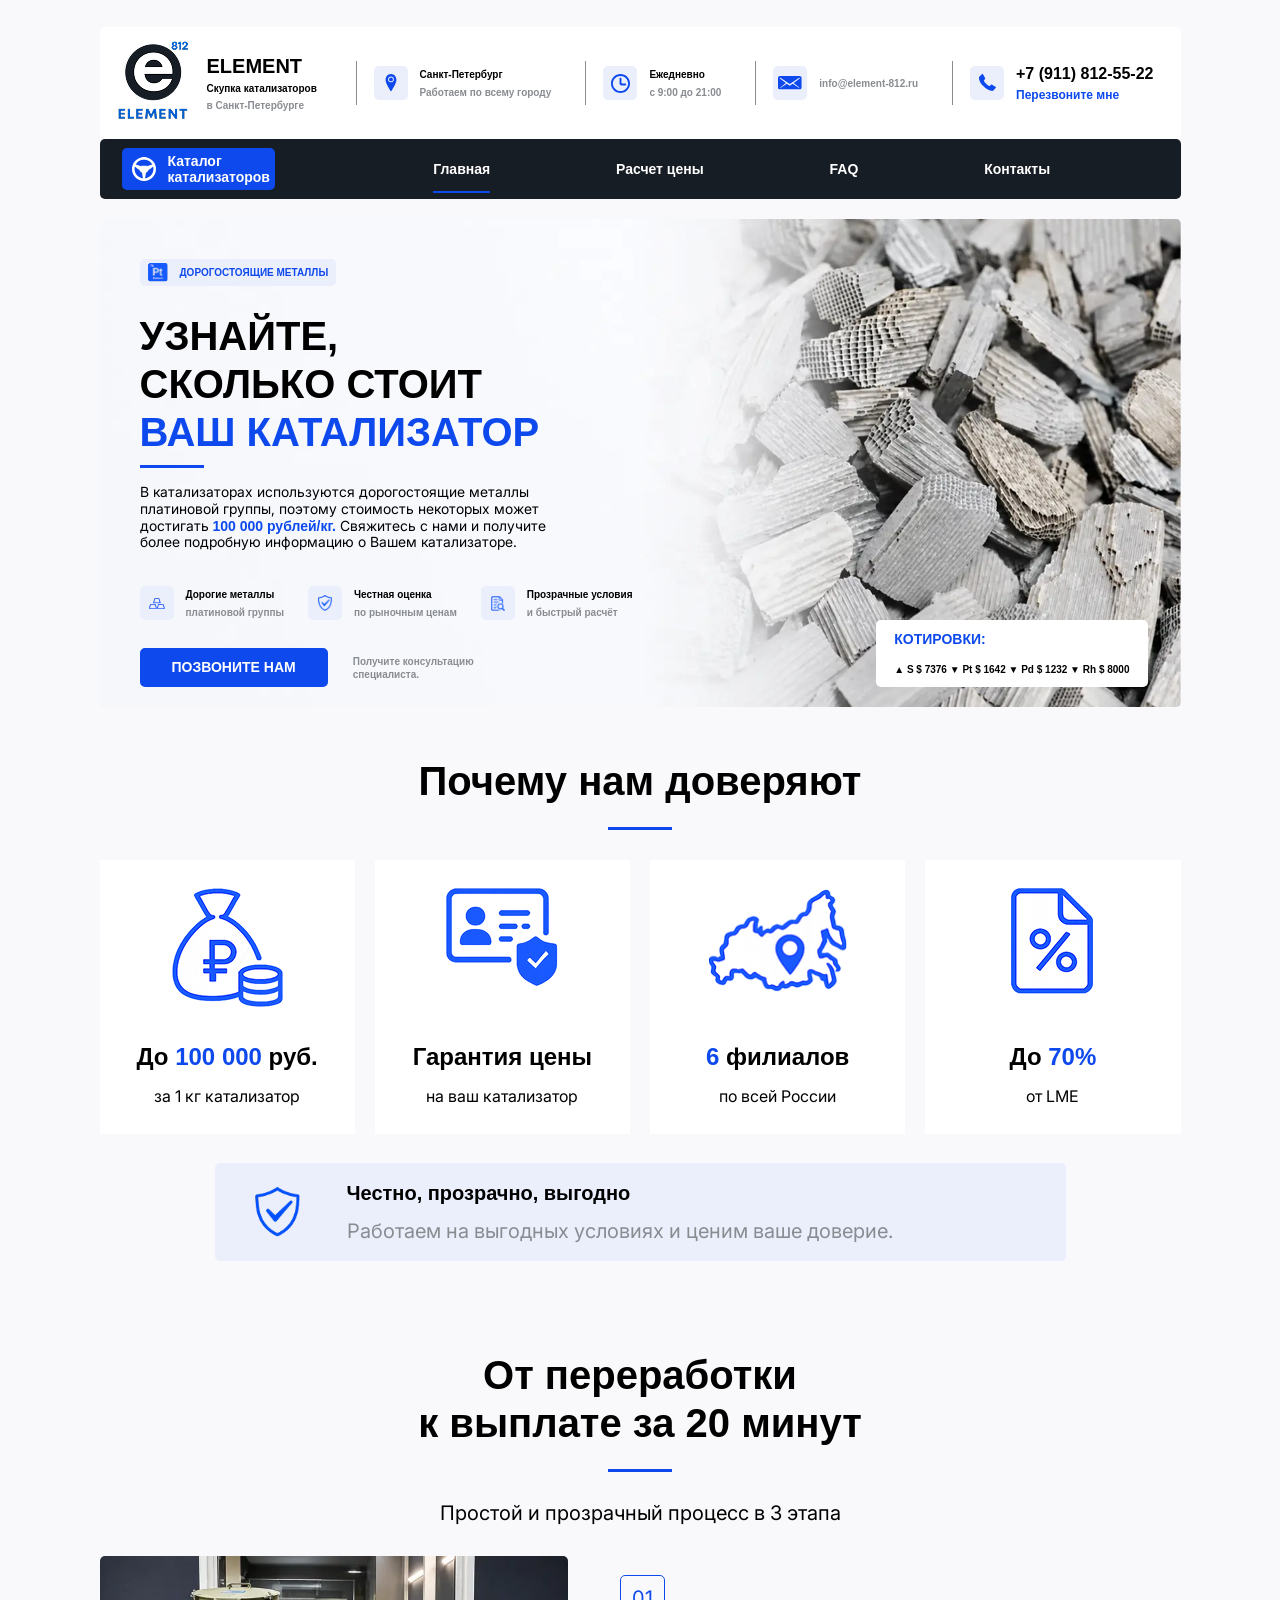
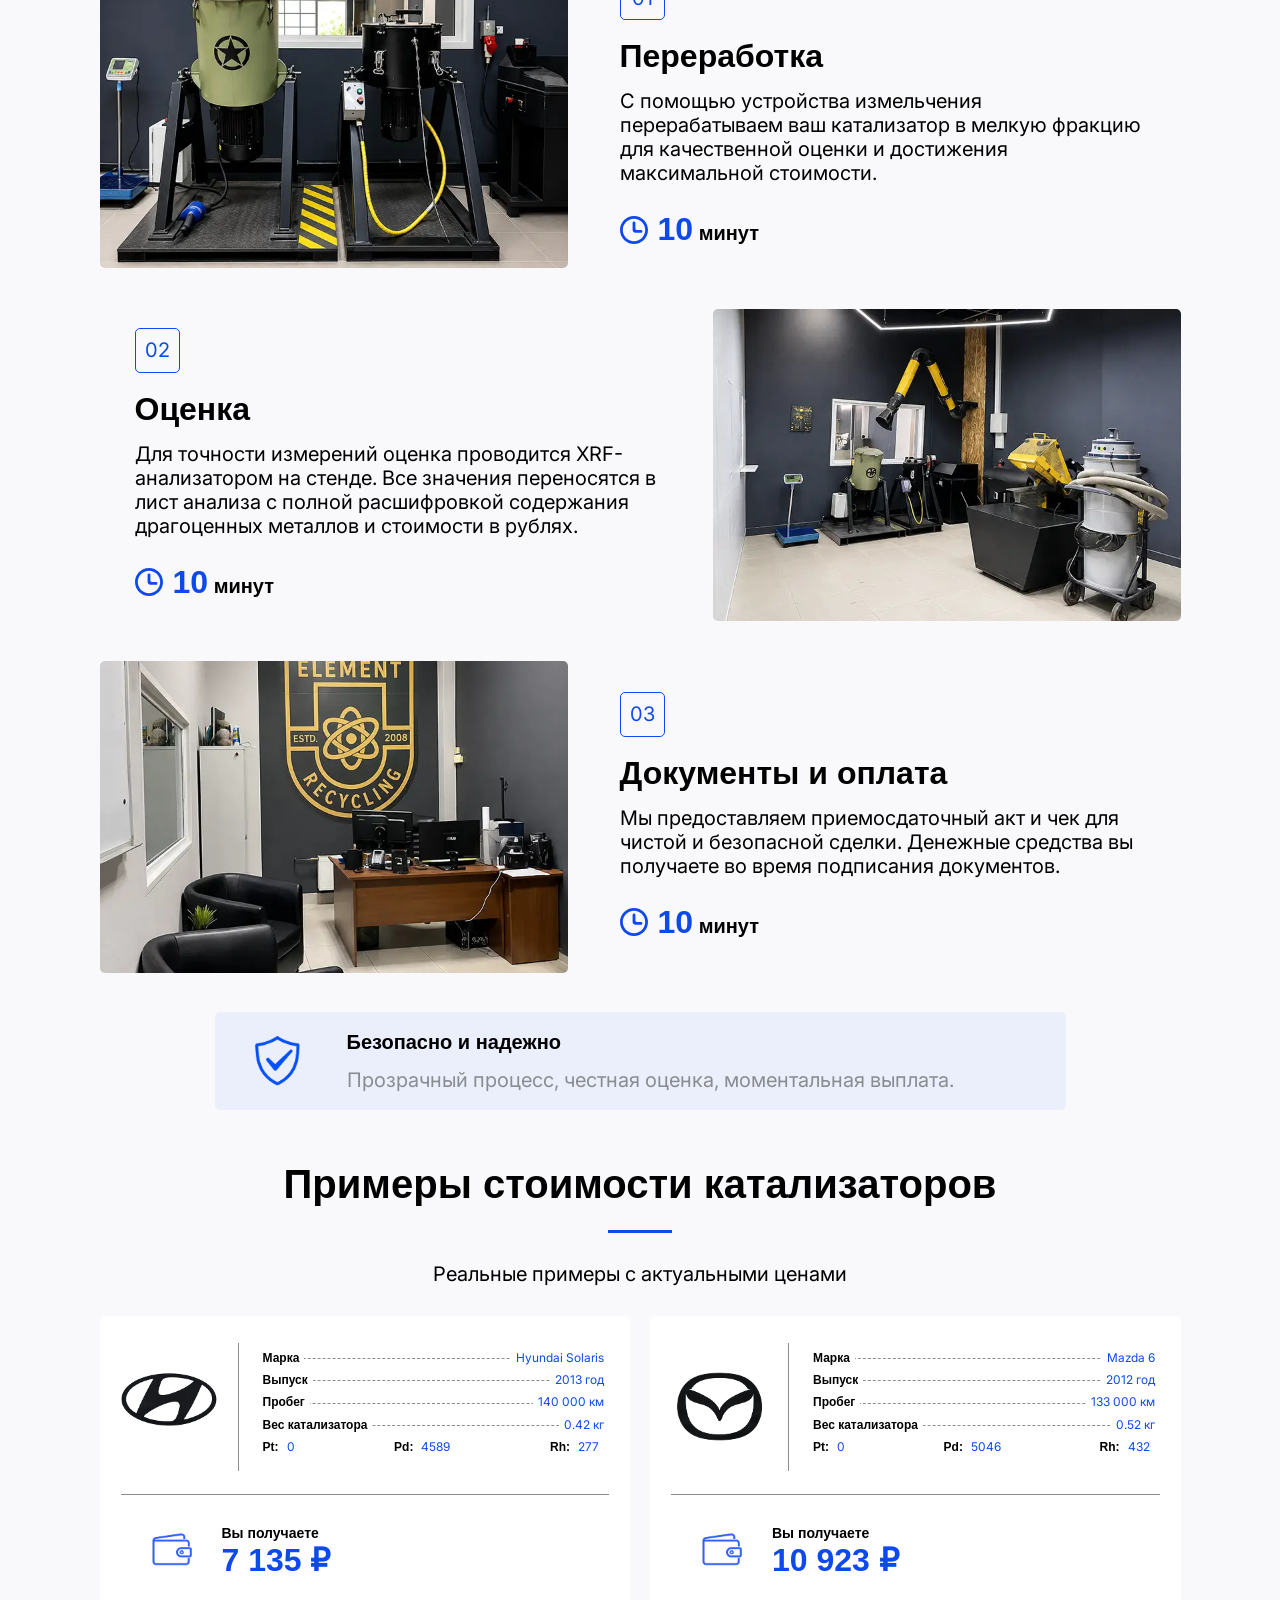
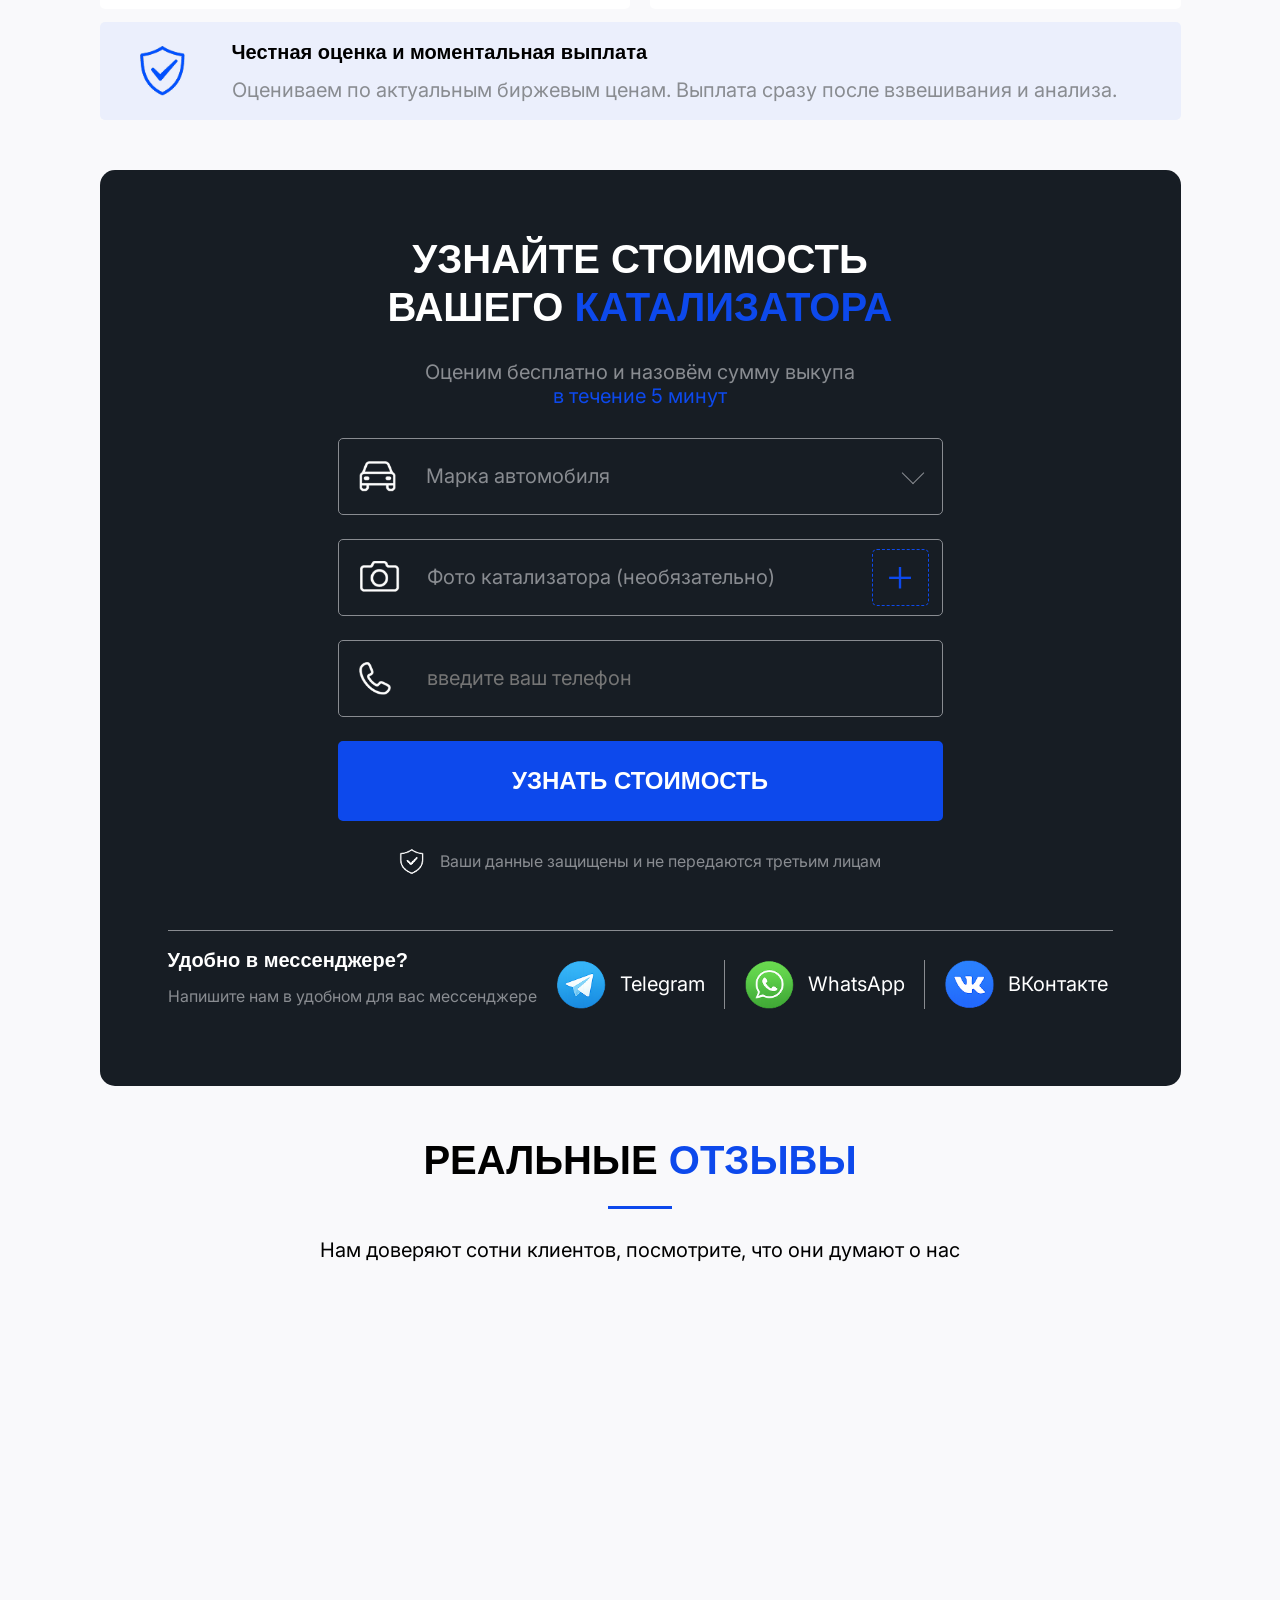
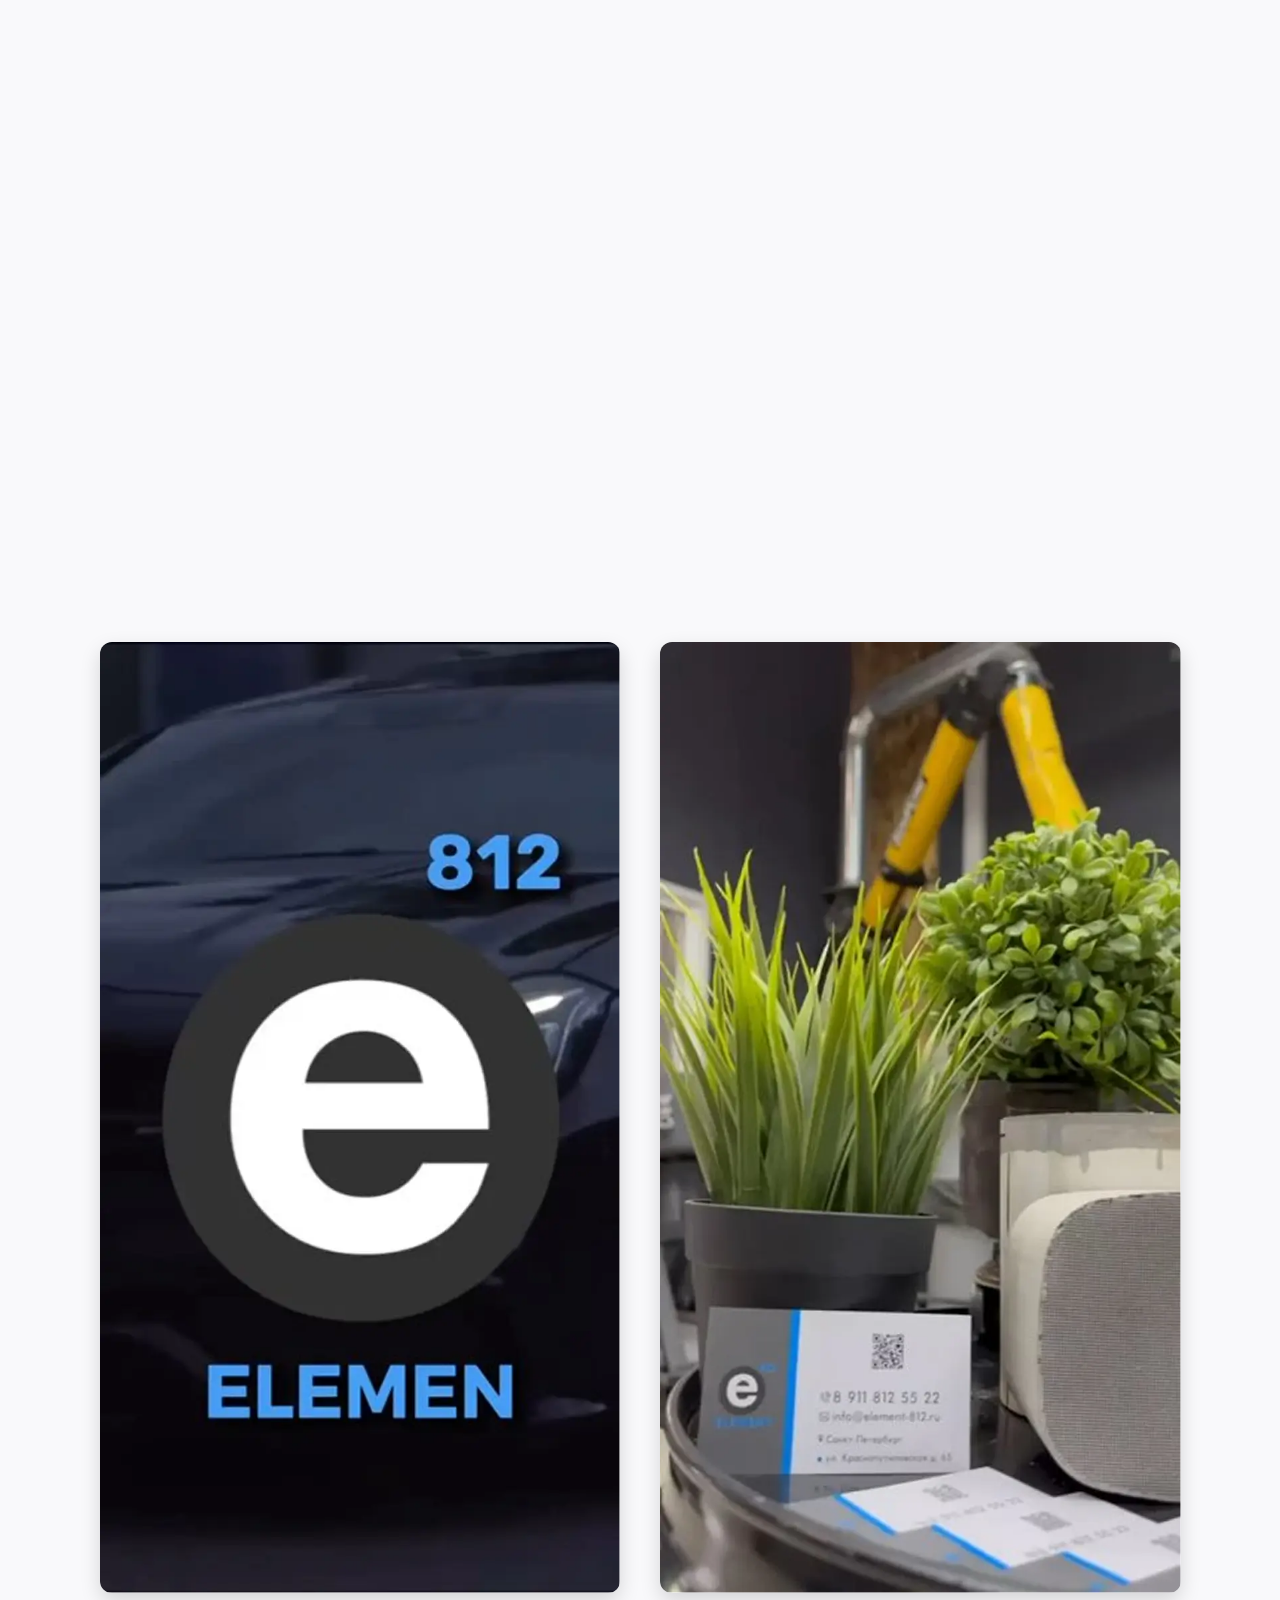
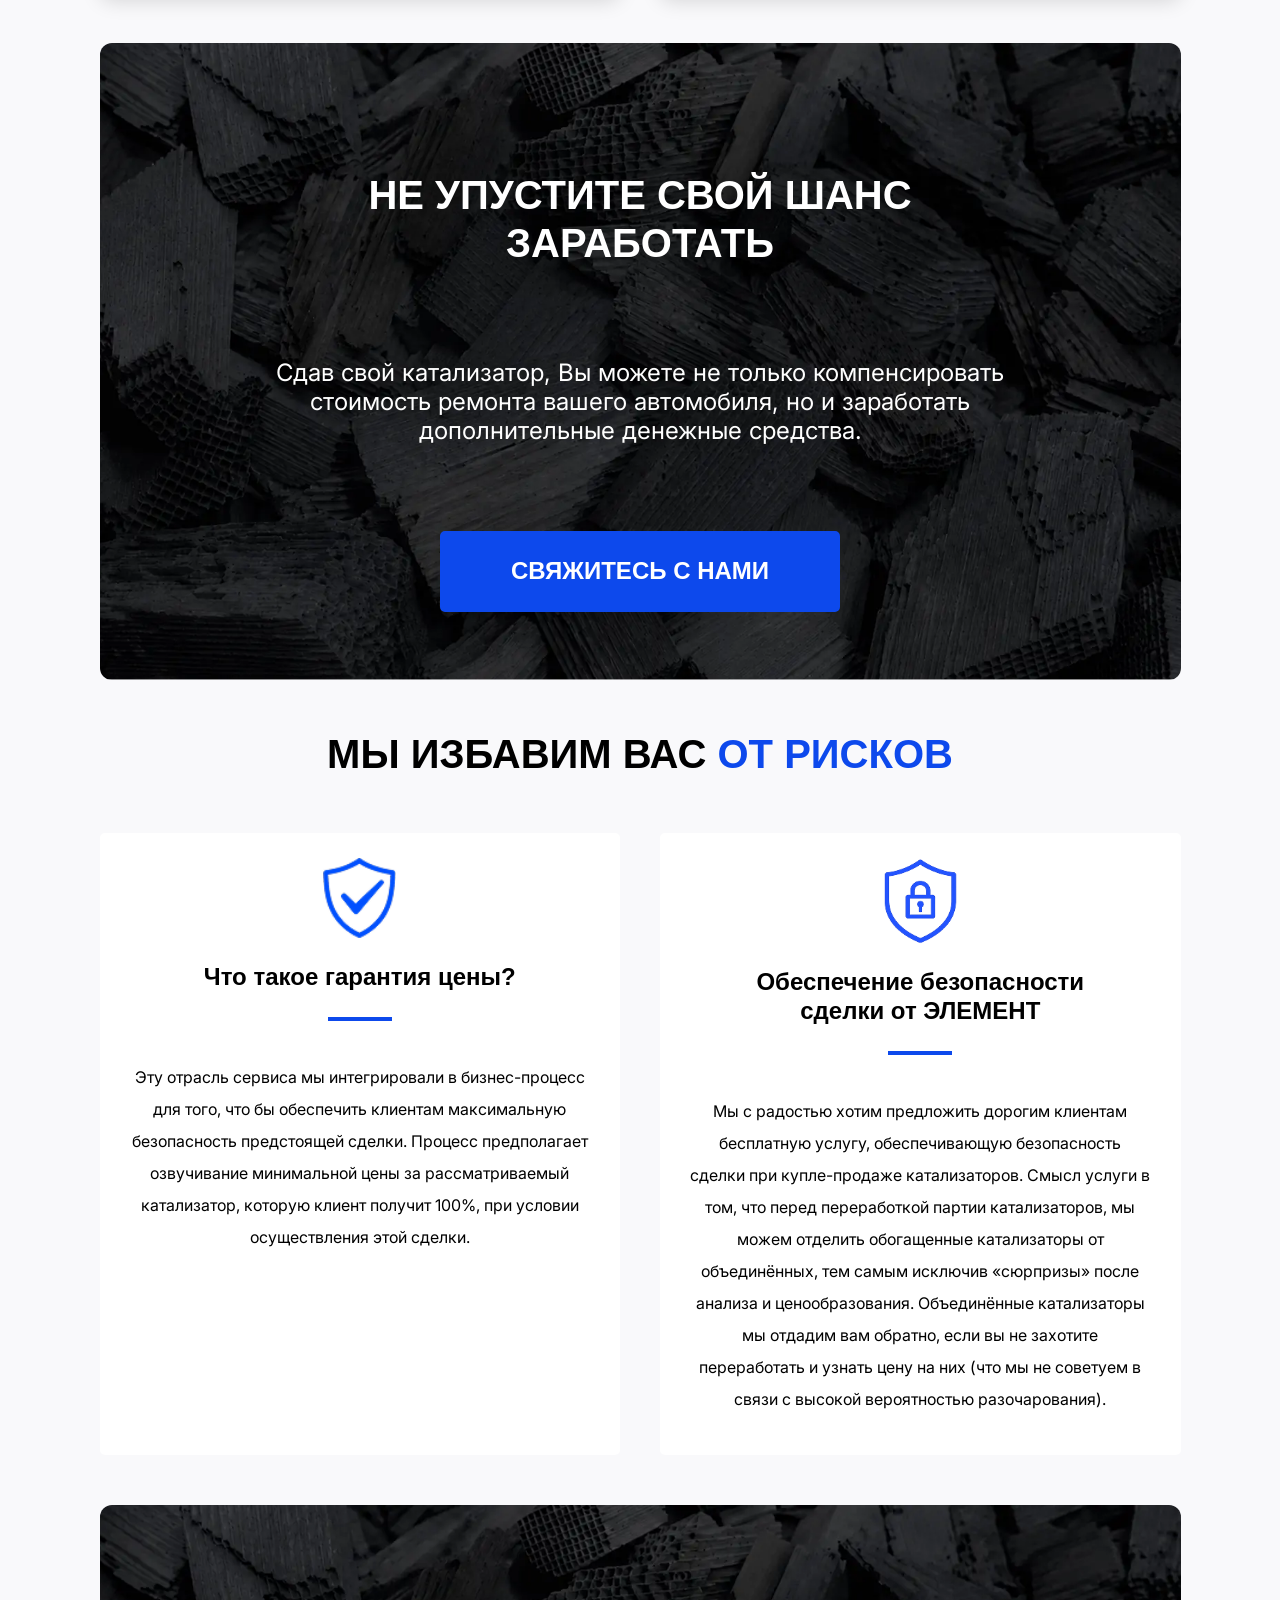
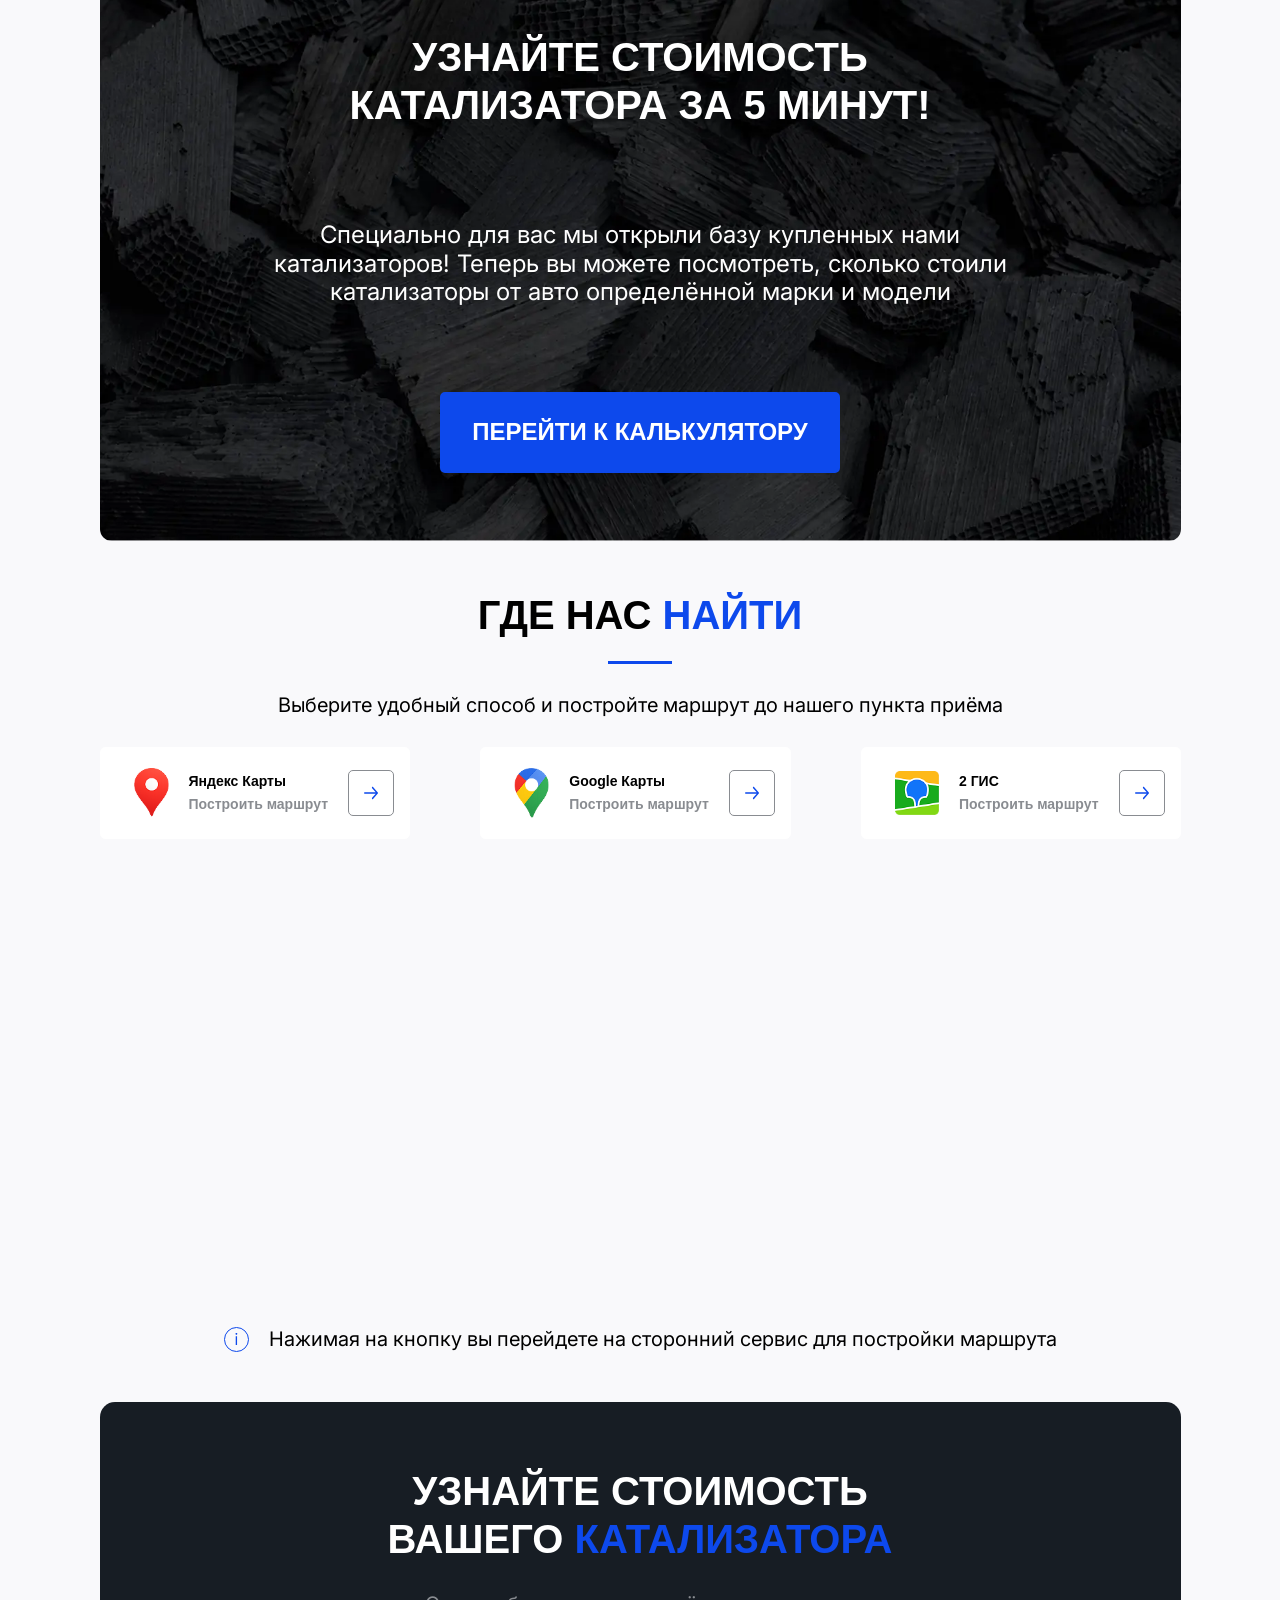
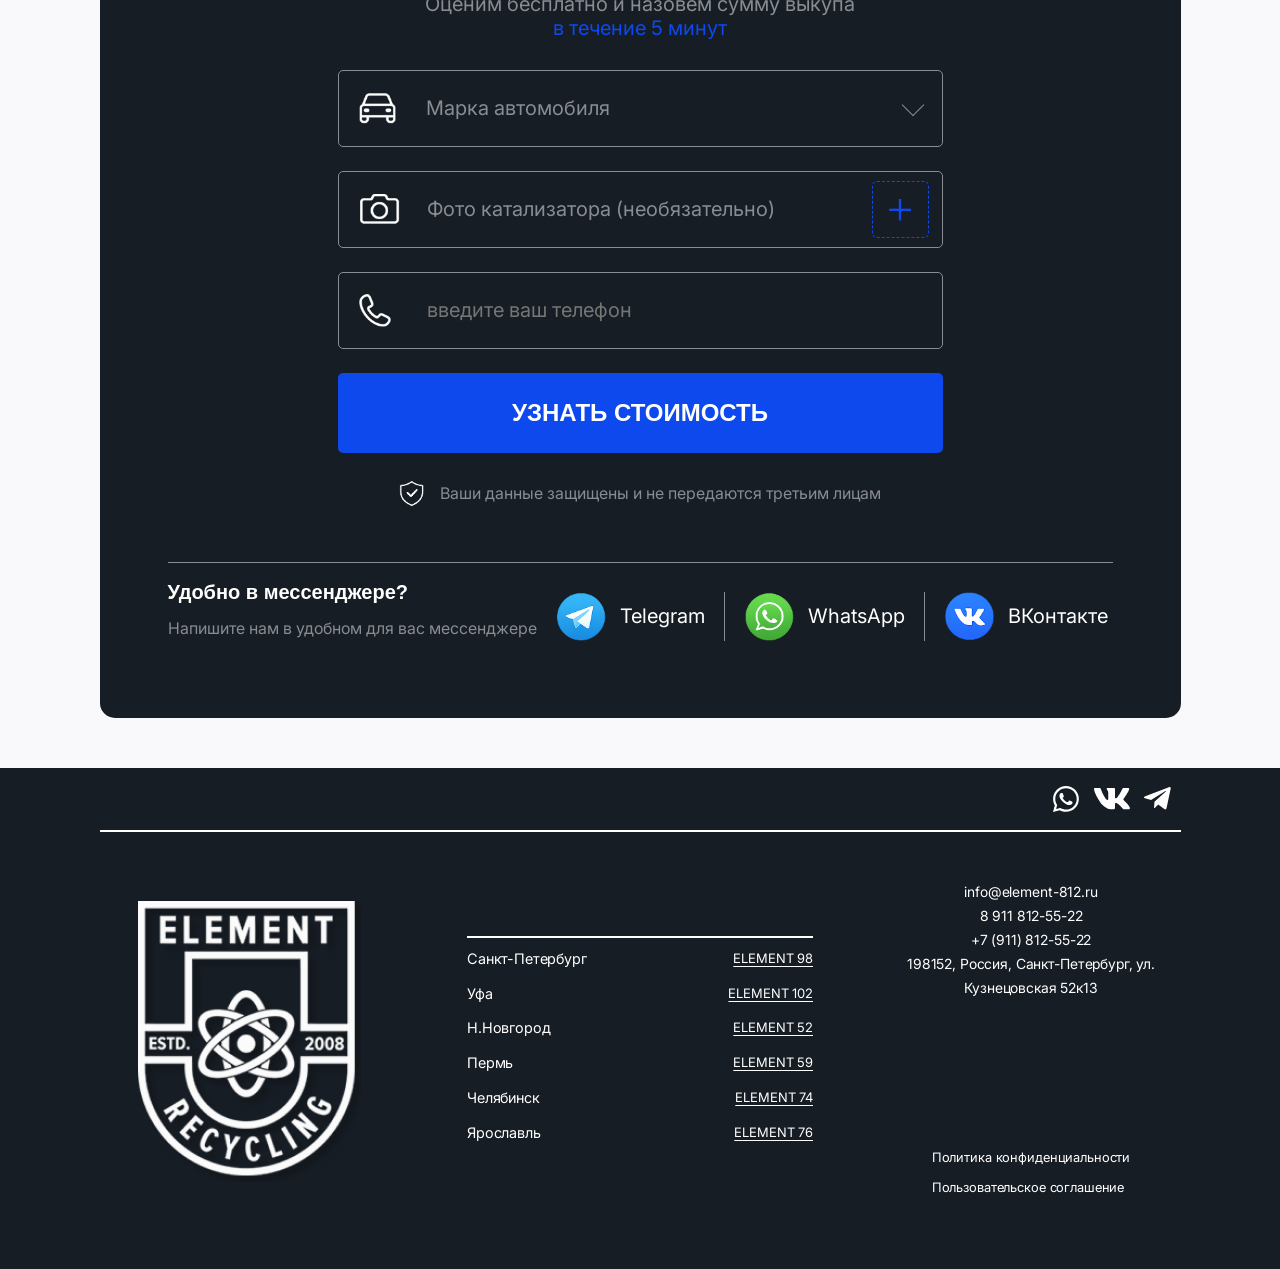
==== commit 7e0a7a91: "Add files via upload" ====
--- a/index.html
+++ b/index.html
@@ -317,7 +317,7 @@
                                 <span class="_c-blue">в течение 5 минут</span>
                             </p>
                         </div>
-                        <form class="priceForm__item _form" action="" method="POST" autocomplete="off" novalidate>
+                        <form class="priceForm__item _form" action="mail.php" method="POST" autocomplete="off" novalidate>
                             <div class="priceForm__item-select-wrap _form-group">
                                 <select class="priceForm__item-select _req _form-group__input" name="model">
                                     <option value=""></option>
@@ -338,7 +338,7 @@
                                     <span class="priceForm__file-holder _c-grey">
                                         Фото катализатора (необязательно)
                                     </span>
-                                    <div class="priceForm__preview"></div>
+                                    <span class="priceForm__preview"></span>
                                     <span class="priceForm__file-plus">+</span>
                                 </label>
                             </div>
@@ -382,7 +382,7 @@
                         ></iframe>
                 </div>
             </section>
-            <section class="e-banners">
+            <div class="e-banners">
                 <div class="container">
                     <div class="e-banners__wrap">
                         <div class="e-banners__item">
@@ -393,7 +393,7 @@
                         </div>
                     </div>
                 </div>
-            </section>
+            </div>
             <section class="touch">
                 <div class="container">
                     <div class="touch__wrap">
@@ -452,7 +452,7 @@
                         <p class="_fz-20">Выберите удобный способ и постройте маршрут до нашего пункта приёма</p>
                     </div>
                     <div class="maps__types">
-                        <a class="maps__types-item" href="https://yandex.ru/maps/org/element_812/108598032634/reviews/?ll=30.339116%2C59.873379&utm_campaign=v1&utm_medium=rating&utm_source=badge&z=17" class="maps__types-item">
+                        <a class="maps__types-item" href="https://yandex.ru/maps/org/element_812/108598032634/reviews/?ll=30.339116%2C59.873379&utm_campaign=v1&utm_medium=rating&utm_source=badge&z=17">
                             <img width="35" loading="lazy" src="img/yandex-placemark.png" alt="icon">
                             <div>
                                 <p class="_fz-14"><b>Яндекс Карты</b></p>
@@ -462,7 +462,7 @@
                                 <use xlink:href="img/sprite.svg#arrow-right"></use>
                             </svg>
                         </a> 
-                        <a class="maps__types-item" href="https://www.google.com/maps/place/Element+812/@59.8731895,30.3382012,190m/data=!3m1!1e3!4m15!1m8!3m7!1s0x469630066bb1c55b:0xae12651cce178f5!2sKuznetsovskaya+Ulitsa,+52%D0%BA8,+Sankt-Peterburg,+Russia,+196105!3b1!8m2!3d59.8732251!4d30.3376311!16s%2Fg%2F11hghwnlr8!3m5!1s0x46963b47b199941f:0xdc2bff1d62c5ead7!8m2!3d59.873443!4d30.339084!16s%2Fg%2F11t2_5h01y?entry=ttu&g_ep=EgoyMDI2MDYyNC4wIKXMDSoASAFQAw%3D%3D" class="maps__types-item">
+                        <a class="maps__types-item" href="https://www.google.com/maps/place/Element+812/@59.8731895,30.3382012,190m/data=!3m1!1e3!4m15!1m8!3m7!1s0x469630066bb1c55b:0xae12651cce178f5!2sKuznetsovskaya+Ulitsa,+52%D0%BA8,+Sankt-Peterburg,+Russia,+196105!3b1!8m2!3d59.8732251!4d30.3376311!16s%2Fg%2F11hghwnlr8!3m5!1s0x46963b47b199941f:0xdc2bff1d62c5ead7!8m2!3d59.873443!4d30.339084!16s%2Fg%2F11t2_5h01y?entry=ttu&g_ep=EgoyMDI2MDYyNC4wIKXMDSoASAFQAw%3D%3D">
                             <img width="35" loading="lazy" src="img/gmaps-placemark.png" alt="icon">
                             <div>
                                 <p class="_fz-14"><b>Google Карты</b></p>
@@ -472,7 +472,7 @@
                                 <use xlink:href="img/sprite.svg#arrow-right"></use>
                             </svg>
                         </a>
-                        <a class="maps__types-item" href="https://2gis.ru/spb/geo/5348660212719315/30.339062%2C59.873441?m=30.339413%2C59.873344%2F18.33%2Fp%2F0.54%2Fr%2F2.86" class="maps__types-item">
+                        <a class="maps__types-item" href="https://2gis.ru/spb/geo/5348660212719315/30.339062%2C59.873441?m=30.339413%2C59.873344%2F18.33%2Fp%2F0.54%2Fr%2F2.86">
                             <img width="44" loading="lazy" src="img/2gis-placemark.png" alt="icon">
                             <div>
                                 <p class="_fz-14"><b>2 ГИС</b></p>
@@ -528,7 +528,7 @@
                                     <span class="priceForm__file-holder _c-grey">
                                         Фото катализатора (необязательно)
                                     </span>
-                                    <div class="priceForm__preview"></div>
+                                    <span class="priceForm__preview"></span>
                                     <span class="priceForm__file-plus">+</span>
                                 </label>
                             </div>
@@ -590,31 +590,29 @@
 
                     <div class="footer__middle-divider"></div>
 
-                    <noindex>
-                        <div class="footer__middle-item">
-                            <a href="https://element-98.ru/"><div class="footer__middle-item-left">Санкт-Петербург</div><span>ELEMENT 98</span></a>
-                        </div>
-                        
-                        <div class="footer__middle-item">
-                            <a href="https://www.element102.ru/"><div class="footer__middle-item-left">Уфа</div><span>ELEMENT 102</span></a>
-                        </div>
-
-                        <div class="footer__middle-item">
-                            <a href="https://element-52.ru/"><div class="footer__middle-item-left">Н.Новгород</div><span>ELEMENT 52</span></a>
-                        </div>
-                        
-                        <div class="footer__middle-item">
-                            <a href="https://element-59.ru"><div class="footer__middle-item-left">Пермь</div><span>ELEMENT 59</span></a>
-                        </div>
-                        
-                        <div class="footer__middle-item">
-                            <a href="https://element-74.ru"><div class="footer__middle-item-left">Челябинск</div><span>ELEMENT 74</span></a>
-                        </div>
-                        
-                        <div class="footer__middle-item">
-                            <a href="https://element-76.ru"><div class="footer__middle-item-left">Ярославль</div><span>ELEMENT 76</span></a>
-                        </div>
-                    </noindex>
+                    <div class="footer__middle-item">
+                        <a href="https://element-98.ru/"><div class="footer__middle-item-left">Санкт-Петербург</div><span>ELEMENT 98</span></a>
+                    </div>
+                    
+                    <div class="footer__middle-item">
+                        <a href="https://www.element102.ru/"><div class="footer__middle-item-left">Уфа</div><span>ELEMENT 102</span></a>
+                    </div>
+
+                    <div class="footer__middle-item">
+                        <a href="https://element-52.ru/"><div class="footer__middle-item-left">Н.Новгород</div><span>ELEMENT 52</span></a>
+                    </div>
+                    
+                    <div class="footer__middle-item">
+                        <a href="https://element-59.ru"><div class="footer__middle-item-left">Пермь</div><span>ELEMENT 59</span></a>
+                    </div>
+                    
+                    <div class="footer__middle-item">
+                        <a href="https://element-74.ru"><div class="footer__middle-item-left">Челябинск</div><span>ELEMENT 74</span></a>
+                    </div>
+                    
+                    <div class="footer__middle-item">
+                        <a href="https://element-76.ru"><div class="footer__middle-item-left">Ярославль</div><span>ELEMENT 76</span></a>
+                    </div>
 
                     <div class="footer__middle-divider footer_mobile-divider footer_mobile"></div>
                     <div class="footer__middle-item footer_mobile footer_mobile-link">
@@ -647,7 +645,7 @@
         <div class="m-container">
             <div class="m-close" data-close-modal></div>
             <div class="m-content">
-                <form class="modal__form _form" action="" method="POST" autocomplete="off" novalidate>
+                <form class="modal__form _form" action="mail.php" method="POST" autocomplete="off" novalidate>
                     <h3 class="modal__form-title">Оставьте заявку</h3>
                     <div class="_form-group">
                         <p class="_fz-14 _mb-0 holder"><b>Как с вами связаться</b></p>
@@ -656,7 +654,7 @@
                     </div>
                     <div class="_form-group">
                        <p class="_fz-14 _mb-0 holder"><b>Как с вами связаться <span class="_c-grey">(необязательно)</span></b></p>
-                       <textarea class="_req" name="message" id="" placeholder="Опишите, что вам необходимо"></textarea>
+                       <textarea class="_req" name="message" placeholder="Опишите, что вам необходимо"></textarea>
                     </div>
                     <button type="submit" class="modal__form-submit _btn-primary">Отправить</button>
                 </form>
